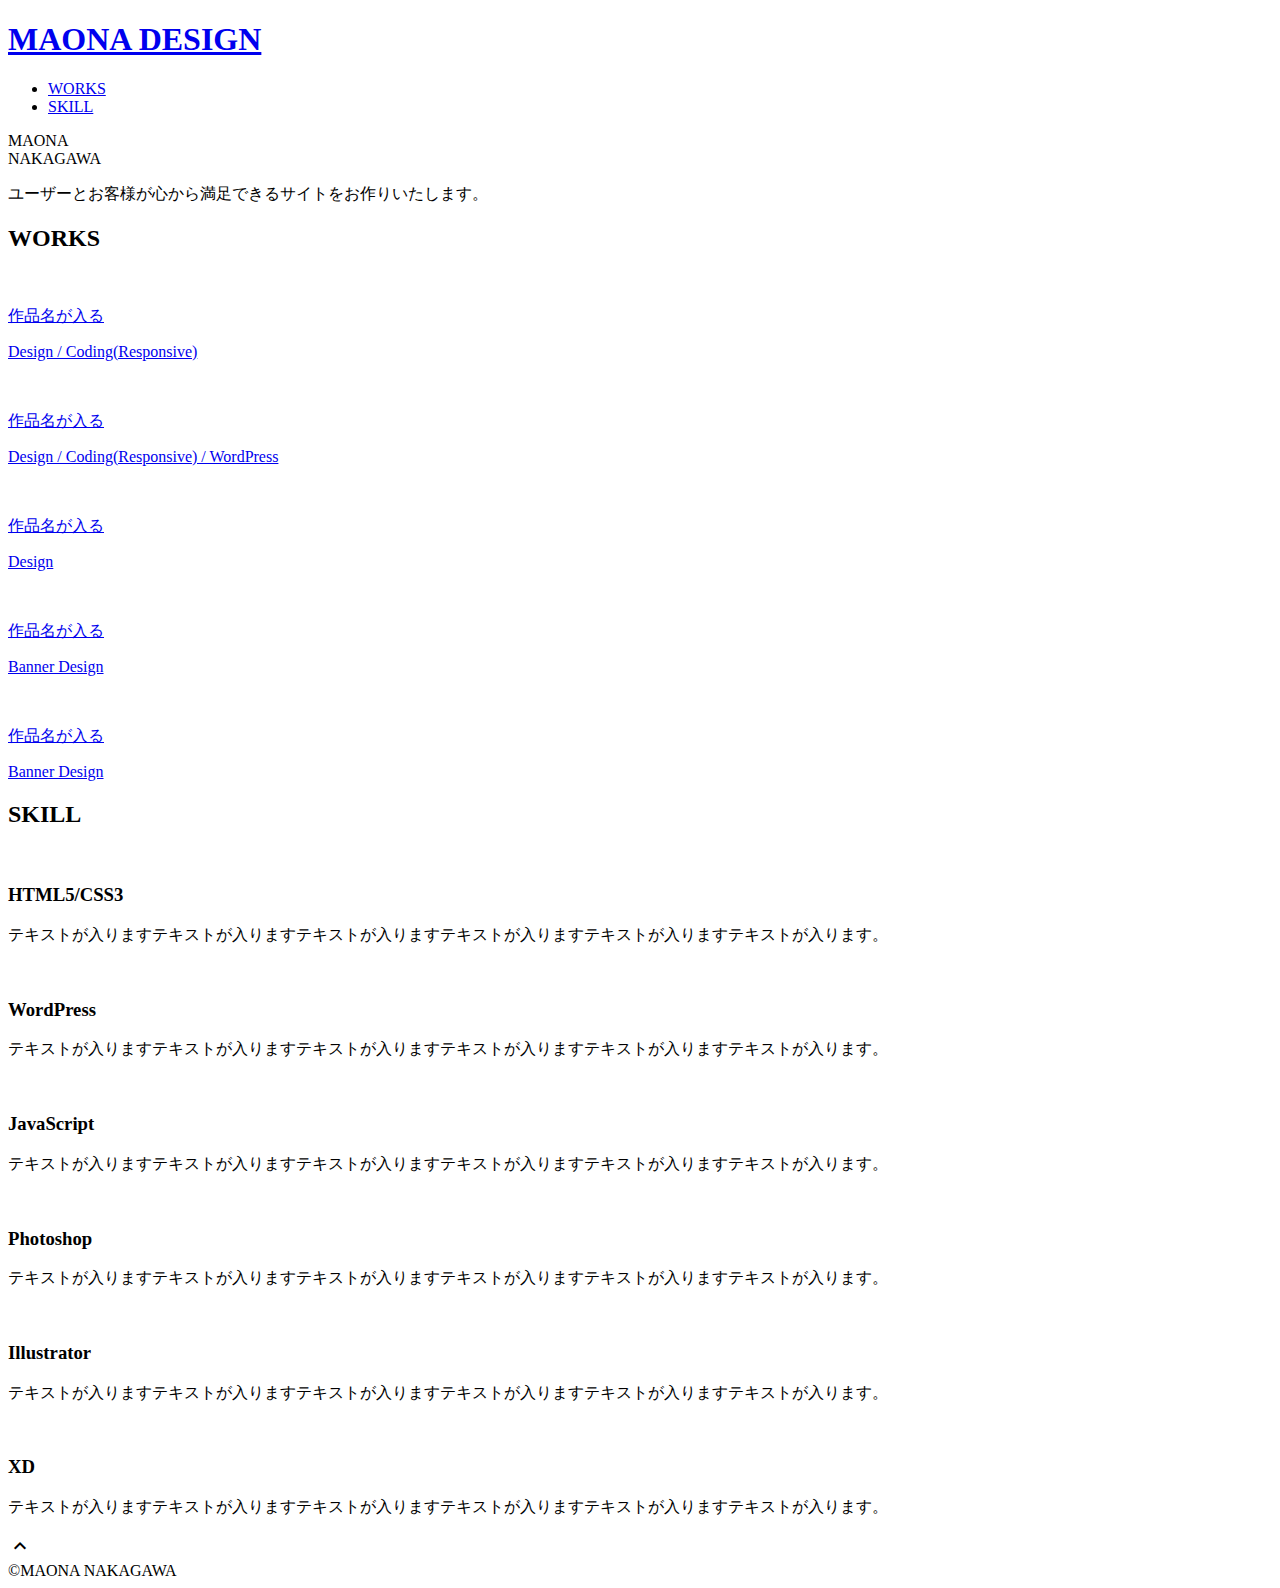
==== index.html @ 9fc7bbab "Create index.html" ====
<!DOCTYPE html>
<html>
<head>
  <meta charset="utf-8">
  <meta name="viewport" content="width=device-width,initial-scale=1.0,user-scalable=no">
  <meta property='og:type' content='website'>
  <meta property='og:title' content='WebデザイナーMAONA NAKAGAWA ポートフォリオ'>
  <meta property='og:url' content='http://mnb1020.html.xdomain.jp/index.html'>
  <meta property='og:description' content='MAONA NAKAGAWAのポートフォリオサイトです。'>
  <meta property="og:image" content="img/ogp.png">
  <meta name="description" content="MAONA NAKAGAWAのポートフォリオサイトです" />
  <title>MAONA NAKAGAWA ポートフォリオ</title>
  <link rel="preconnect" href="https://fonts.gstatic.com">
  <link rel="preconnect" href="https://fonts.gstatic.com">
  <link href="https://fonts.googleapis.com/css2?family=Montserrat:wght@400;700&display=swap" rel="stylesheet">
  <link href="https://fonts.googleapis.com/css?family=Material+Icons+Outlined" rel="stylesheet">
  <link href="css/ress.css" media="all" rel="stylesheet" type="text/css" />
  <link href="css/style.css" media="all" rel="stylesheet" type="text/css" />
  <link rel="shortcut icon" href="img/favicon.ico" />
  <link rel=”canonical” href=”http://mnb1020.html.xdomain.jp/index.html” />
</head>

<body>
  <div class="wrapper">

    <!-- header -->
    <header class="header ">
      <div class="header-inner">
        <h1 class="header-logo">
          <a href=".">MAONA DESIGN</a>
        </h1>
        <nav class="header-nav">
          <ul class="header-nav-list">
            <li class="header-nav-item"><a href="#works">WORKS</a></li>
            <li class="header-nav-item"><a href="#skill">SKILL</a></li>
          </ul>
        </nav>
      </div>
    </header>
    <!-- /header -->

    <main class="content">

      <!-- split -->
      <div class="split">
        <div class="split-body">
          <p class="split-title">MAONA<br>NAKAGAWA</p>
          <p class="split-text">
            ユーザーとお客様が心から満足できるサイトをお作りいたします。<br>
          </p>
        </div>
        <div class="split-img"></div>
      </div>
      <!-- /split -->

      <!-- works -->
      <section class="works section" id="works">
        <div class="inner">
          <h2 class="title">WORKS</h2>
          <div class="works-list">
            <a class="works-item" href="works-template.html">
              <p class="works-img"><img src="img/works-sample-thumb.jpg" alt="" /></p>
              <p class="works-name">作品名が入る</p>
              <p class="works-info">Design / Coding(Responsive)</p>
            </a>
            <a class="works-item" href="works-template.html">
              <p class="works-img"><img src="img/works-dummy-thumb.jpg" alt="" /></p>
              <p class="works-name">作品名が入る</p>
              <p class="works-info">Design / Coding(Responsive) / WordPress</p>
            </a>
            <a class="works-item" href="works-template.html">
              <p class="works-img"><img src="img/works-dummy-thumb.jpg" alt="" /></p>
              <p class="works-name">作品名が入る</p>
              <p class="works-info">Design</p>
            </a>
            <a class="works-item" href="works-template.html">
              <p class="works-img"><img src="img/works-dummy-thumb.jpg" alt="" /></p>
              <p class="works-name">作品名が入る</p>
              <p class="works-info">Banner Design</p>
            </a>
            <a class="works-item" href="works-template.html">
              <p class="works-img"><img src="img/works-dummy-thumb.jpg" alt="" /></p>
              <p class="works-name">作品名が入る</p>
              <p class="works-info">Banner Design</p>
            </a>
          </div>
        </div>
      </section>
      <!-- /works -->

      <!-- skill -->
      <section class="skill section" id="skill">
        <div class="inner">
          <h2 class="title">SKILL</h2>
          <div class="skill-list">
            <div class="skill-item">
              <p class="skill-img"><img src="img/icon_skill.png" alt=""></p>
              <div class="skill-body">
                <h3 class="skill-name">HTML5/CSS3</h3>
                <p class="skill-text">
                  テキストが入りますテキストが入りますテキストが入りますテキストが入りますテキストが入りますテキストが入ります。</p>
              </div>
            </div>
            <div class="skill-item">
              <p class="skill-img"><img src="img/icon_skill.png" alt=""></p>
              <div class="skill-body">
                <h3 class="skill-name">WordPress</h3>
                <p class="skill-text">
                  テキストが入りますテキストが入りますテキストが入りますテキストが入りますテキストが入りますテキストが入ります。</p>
              </div>
            </div>
            <div class="skill-item">
              <p class="skill-img"><img src="img/icon_skill.png" alt=""></p>
              <div class="skill-body">
                <h3 class="skill-name">JavaScript</h3>
                <p class="skill-text">
                  テキストが入りますテキストが入りますテキストが入りますテキストが入りますテキストが入りますテキストが入ります。</p>
              </div>
            </div>
            <div class="skill-item">
              <p class="skill-img"><img src="img/icon_skill.png" alt=""></p>
              <div class="skill-body">
                <h3 class="skill-name">Photoshop</h3>
                <p class="skill-text">
                  テキストが入りますテキストが入りますテキストが入りますテキストが入りますテキストが入りますテキストが入ります。</p>
              </div>
            </div>
            <div class="skill-item">
              <p class="skill-img"><img src="img/icon_skill.png" alt=""></p>
              <div class="skill-body">
                <h3 class="skill-name">Illustrator</h3>
                <p class="skill-text">
                  テキストが入りますテキストが入りますテキストが入りますテキストが入りますテキストが入りますテキストが入ります。</p>
              </div>
            </div>
            <div class="skill-item">
              <p class="skill-img"><img src="img/icon_skill.png" alt=""></p>
              <div class="skill-body">
                <h3 class="skill-name">XD</h3>
                <p class="skill-text">
                  テキストが入りますテキストが入りますテキストが入りますテキストが入りますテキストが入りますテキストが入ります。</p>
              </div>
            </div>
          </div>
        </div>
      </section>
      <!-- /skill -->

      <div class="page-top" id="js-page-top">
        <span class="material-icons-outlined">expand_less</span>
      </div>
    </main>

    <!-- footer -->
    <footer class="footer">
      <div class="copyright">&copy;MAONA NAKAGAWA</div>
    </footer>
    <!-- /footer -->

  </div>
  <script src="https://ajax.googleapis.com/ajax/libs/jquery/3.5.1/jquery.min.js"></script>
  <script type='text/javascript' src="js/script.js"></script>
</body>
</html>
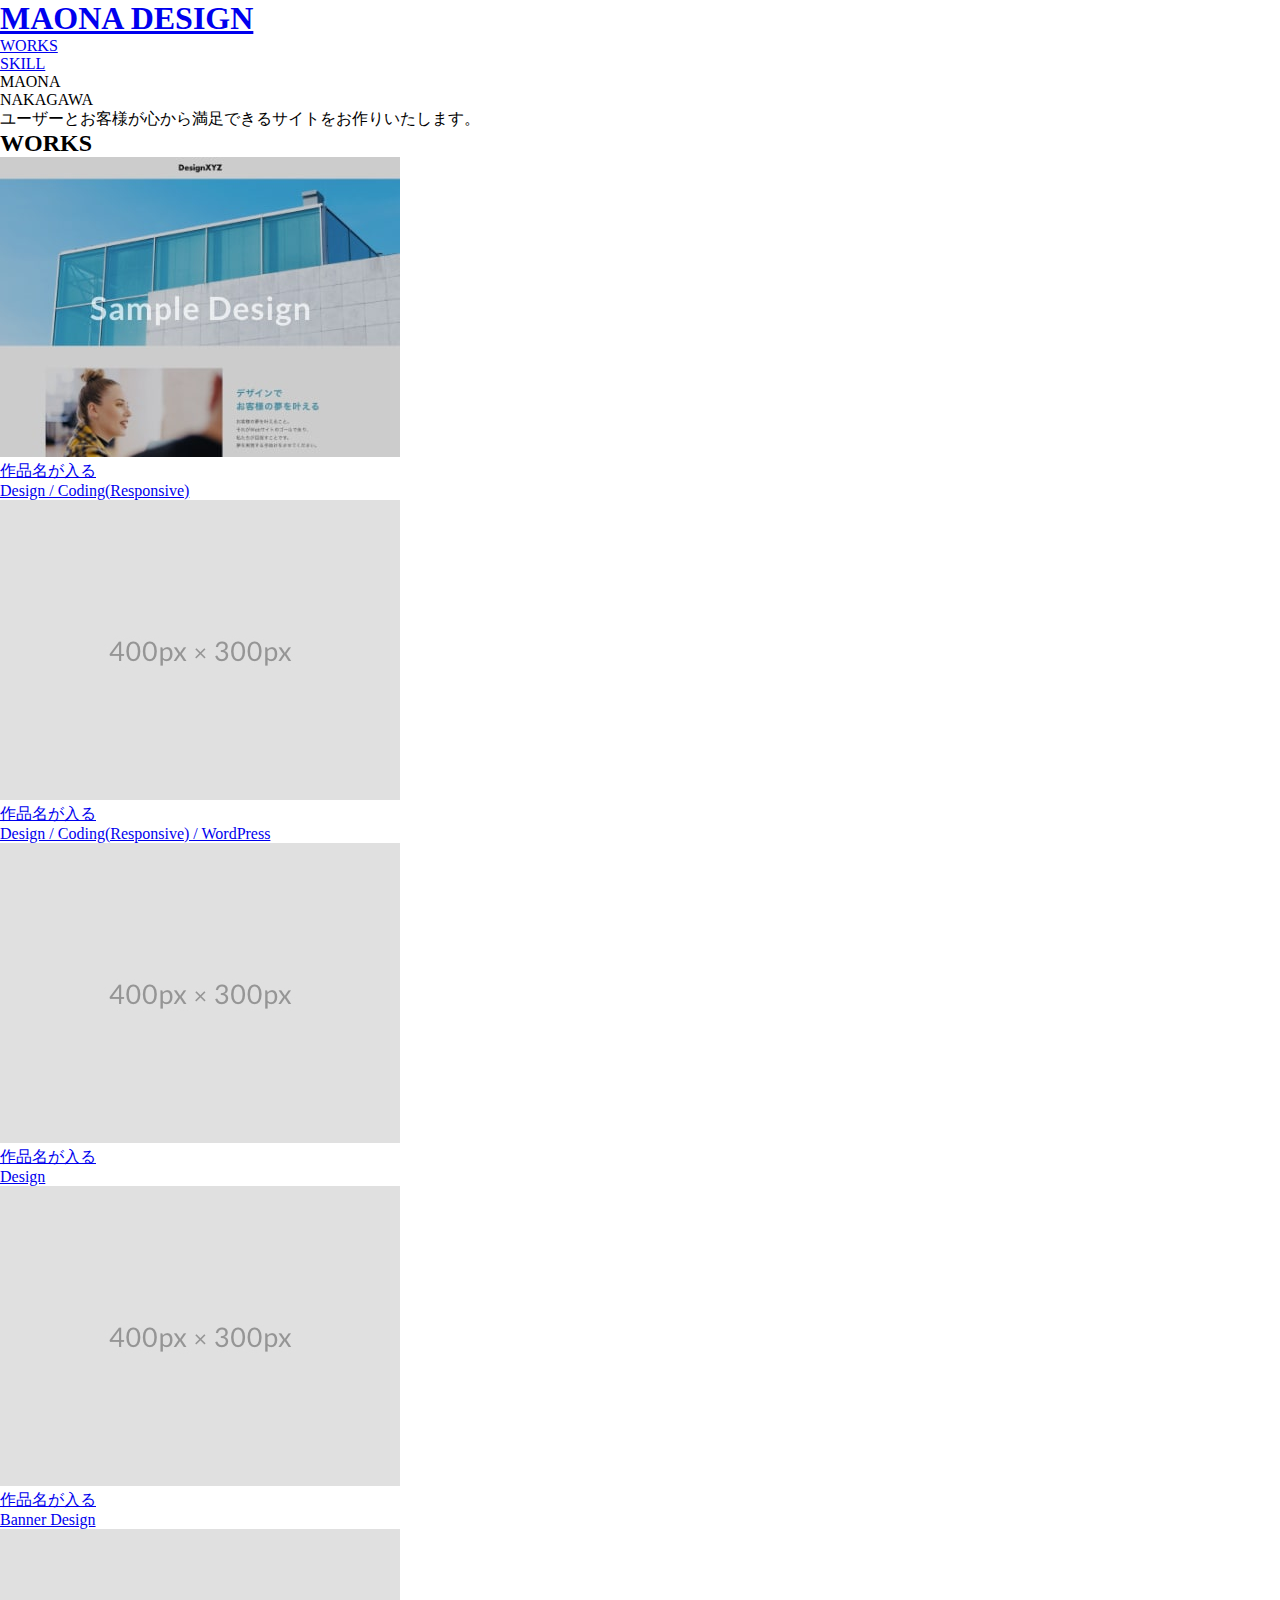
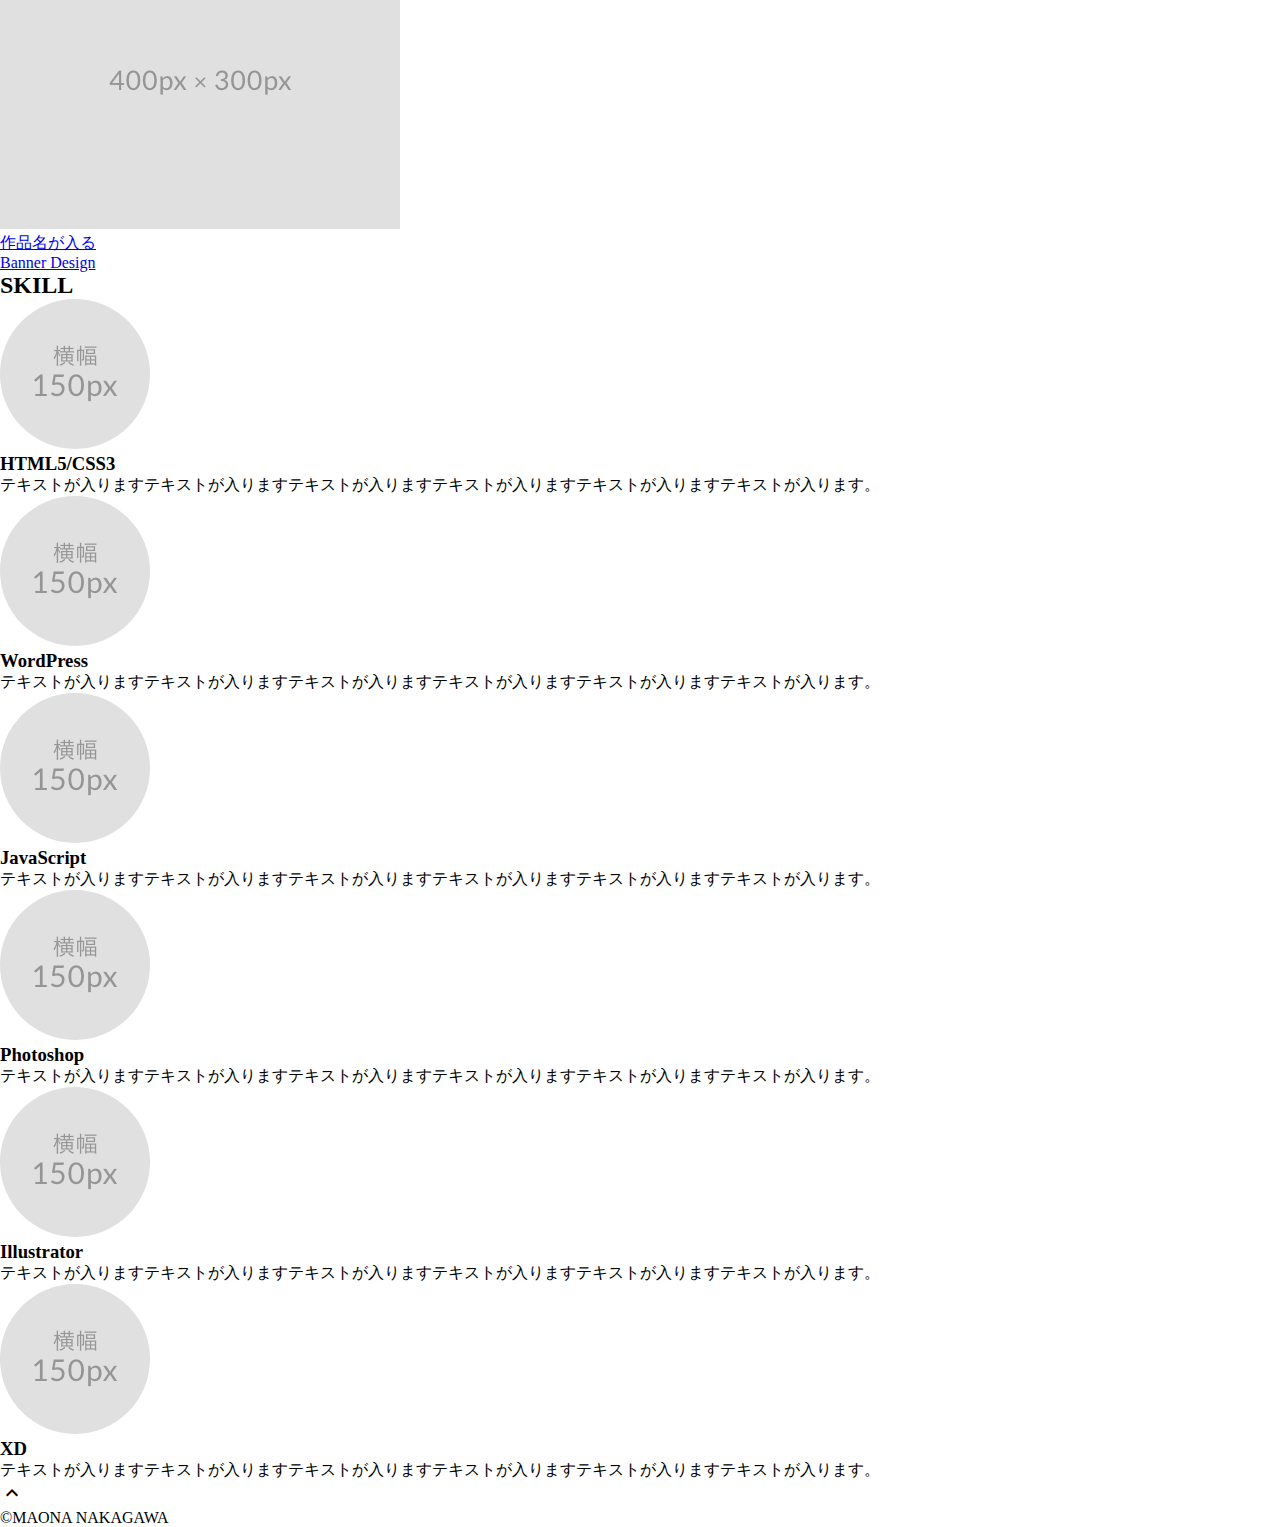
==== commit 9f1c79ca: "Update index.html" ====
--- a/index.html
+++ b/index.html
@@ -5,7 +5,7 @@
   <meta name="viewport" content="width=device-width,initial-scale=1.0,user-scalable=no">
   <meta property='og:type' content='website'>
   <meta property='og:title' content='WebデザイナーMAONA NAKAGAWA ポートフォリオ'>
-  <meta property='og:url' content='http://mnb1020.html.xdomain.jp/index.html'>
+  <meta property='og:url' content='https://mnblu1.github.io/'>
   <meta property='og:description' content='MAONA NAKAGAWAのポートフォリオサイトです。'>
   <meta property="og:image" content="img/ogp.png">
   <meta name="description" content="MAONA NAKAGAWAのポートフォリオサイトです" />
@@ -14,10 +14,10 @@
   <link rel="preconnect" href="https://fonts.gstatic.com">
   <link href="https://fonts.googleapis.com/css2?family=Montserrat:wght@400;700&display=swap" rel="stylesheet">
   <link href="https://fonts.googleapis.com/css?family=Material+Icons+Outlined" rel="stylesheet">
-  <link href="css/ress.css" media="all" rel="stylesheet" type="text/css" />
-  <link href="css/style.css" media="all" rel="stylesheet" type="text/css" />
+  <link href="ress.css" media="all" rel="stylesheet" type="text/css" />
+  <link href="style.css" media="all" rel="stylesheet" type="text/css" />
   <link rel="shortcut icon" href="img/favicon.ico" />
-  <link rel=”canonical” href=”http://mnb1020.html.xdomain.jp/index.html” />
+  <link rel=”canonical” href=”https://mnblu1.github.io/” />
 </head>
 
 <body>
@@ -159,6 +159,6 @@
 
   </div>
   <script src="https://ajax.googleapis.com/ajax/libs/jquery/3.5.1/jquery.min.js"></script>
-  <script type='text/javascript' src="js/script.js"></script>
+  <script type='text/javascript' src="script.js"></script>
 </body>
 </html>
--- a/ress.css
+++ b/ress.css
@@ -0,0 +1,283 @@
+/*!
+ * ress.css • v3.0.1
+ * MIT License
+ * github.com/filipelinhares/ress
+ */
+
+/* # =================================================================
+   # Global selectors
+   # ================================================================= */
+
+html {
+  box-sizing: border-box;
+  word-break: normal;
+  -moz-tab-size: 4;
+  tab-size: 4;
+
+  -webkit-text-size-adjust: 100%; /* Prevent adjustments of font size after orientation changes in iOS */
+}
+
+*,
+::before,
+::after {
+  box-sizing: inherit;
+  background-repeat: no-repeat; /* Set `background-repeat: no-repeat` to all elements and pseudo elements */
+}
+
+::before,
+::after {
+  vertical-align: inherit;
+  text-decoration: inherit; /* Inherit text-decoration and vertical align to ::before and ::after pseudo elements */
+}
+
+* {
+  margin: 0;
+  padding: 0; /* Reset `padding` and `margin` of all elements */
+}
+
+/* # =================================================================
+   # General elements
+   # ================================================================= */
+
+hr {
+  overflow: visible; /* Show the overflow in Edge and IE */
+  height: 0; /* Add the correct box sizing in Firefox */
+}
+
+details,
+main {
+  display: block; /* Render the `main` element consistently in IE. */
+}
+
+summary {
+  display: list-item; /* Add the correct display in all browsers */
+}
+
+small {
+  font-size: 80%; /* Set font-size to 80% in `small` elements */
+}
+
+[hidden] {
+  display: none; /* Add the correct display in IE */
+}
+
+abbr[title] {
+  /* Add the correct text decoration in Chrome, Edge, IE, Opera, and Safari */
+  text-decoration: underline;
+  text-decoration: underline dotted;
+  border-bottom: none; /* Remove the bottom border in Chrome 57 */
+}
+
+a {
+  background-color: transparent; /* Remove the gray background on active links in IE 10 */
+}
+
+a:active,
+a:hover {
+  outline-width: 0; /* Remove the outline when hovering in all browsers */
+}
+
+code,
+kbd,
+pre,
+samp {
+  font-family: monospace, monospace; /* Specify the font family of code elements */
+}
+
+pre {
+  font-size: 1em; /* Correct the odd `em` font sizing in all browsers */
+}
+
+b,
+strong {
+  font-weight: bolder; /* Add the correct font weight in Chrome, Edge, and Safari */
+}
+
+/* https://gist.github.com/unruthless/413930 */
+sub,
+sup {
+  position: relative;
+  font-size: 75%;
+  line-height: 0;
+  vertical-align: baseline;
+}
+
+sub {
+  bottom: -.25em;
+}
+
+sup {
+  top: -.5em;
+}
+
+/* # =================================================================
+   # Forms
+   # ================================================================= */
+
+input {
+  border-radius: 0;
+}
+
+/* Replace pointer cursor in disabled elements */
+[disabled] {
+  cursor: default;
+}
+
+[type="number"]::-webkit-inner-spin-button,
+[type="number"]::-webkit-outer-spin-button {
+  height: auto; /* Correct the cursor style of increment and decrement buttons in Chrome */
+}
+
+[type="search"] {
+  outline-offset: -2px; /* Correct the outline style in Safari */
+
+  -webkit-appearance: textfield; /* Correct the odd appearance in Chrome and Safari */
+}
+
+[type="search"]::-webkit-search-decoration {
+  -webkit-appearance: none; /* Remove the inner padding in Chrome and Safari on macOS */
+}
+
+textarea {
+  overflow: auto; /* Internet Explorer 11+ */
+  resize: vertical; /* Specify textarea resizability */
+}
+
+button,
+input,
+optgroup,
+select,
+textarea {
+  font: inherit; /* Specify font inheritance of form elements */
+}
+
+optgroup {
+  font-weight: bold; /* Restore the font weight unset by the previous rule */
+}
+
+button {
+  overflow: visible; /* Address `overflow` set to `hidden` in IE 8/9/10/11 */
+}
+
+button,
+select {
+  text-transform: none; /* Firefox 40+, Internet Explorer 11- */
+}
+
+/* Apply cursor pointer to button elements */
+button,
+[type="button"],
+[type="reset"],
+[type="submit"],
+[role="button"] {
+  cursor: pointer;
+  color: inherit;
+}
+
+/* Remove inner padding and border in Firefox 4+ */
+button::-moz-focus-inner,
+[type="button"]::-moz-focus-inner,
+[type="reset"]::-moz-focus-inner,
+[type="submit"]::-moz-focus-inner {
+  padding: 0;
+  border-style: none;
+}
+
+/* Replace focus style removed in the border reset above */
+button:-moz-focusring,
+[type="button"]::-moz-focus-inner,
+[type="reset"]::-moz-focus-inner,
+[type="submit"]::-moz-focus-inner {
+  outline: 1px dotted ButtonText;
+}
+
+button,
+html [type="button"],
+/* Prevent a WebKit bug where (2) destroys native `audio` and `video`controls in Android 4 */
+[type="reset"],
+[type="submit"] {
+  -webkit-appearance: button; /* Correct the inability to style clickable types in iOS */
+}
+
+/* Remove the default button styling in all browsers */
+button,
+input,
+select,
+textarea {
+  border-style: none;
+  background-color: transparent;
+}
+
+/* Style select like a standard input */
+select {
+  -webkit-appearance: none; /* Chrome 41+ */
+  -moz-appearance: none; /* Firefox 36+ */
+}
+
+select::-ms-expand {
+  display: none; /* Internet Explorer 11+ */
+}
+
+select::-ms-value {
+  color: currentColor; /* Internet Explorer 11+ */
+}
+
+legend {
+  display: table; /* Correct the text wrapping in Edge and IE */
+  max-width: 100%; /* Correct the text wrapping in Edge and IE */
+  max-width: 100%; /* Correct the text wrapping in Edge 18- and IE */
+  white-space: normal; /* Correct the text wrapping in Edge and IE */
+  color: inherit; /* Correct the color inheritance from `fieldset` elements in IE */
+  border: 0; /* Correct `color` not being inherited in IE 8/9/10/11 */
+}
+
+::-webkit-file-upload-button {
+  font: inherit; /* Change font properties to `inherit` in Chrome and Safari */
+  color: inherit;
+  /* Correct the inability to style clickable types in iOS and Safari */
+
+  -webkit-appearance: button;
+}
+
+/* # =================================================================
+   # Specify media element style
+   # ================================================================= */
+
+img {
+  border-style: none; /* Remove border when inside `a` element in IE 8/9/10 */
+}
+
+/* Add the correct vertical alignment in Chrome, Firefox, and Opera */
+progress {
+  vertical-align: baseline;
+}
+
+/* # =================================================================
+   # Accessibility
+   # ================================================================= */
+
+/* Hide content from screens but not screenreaders */
+@media screen {
+  [hidden~="screen"] {
+    display: inherit;
+  }
+  [hidden~="screen"]:not(:active):not(:focus):not(:target) {
+    position: absolute !important;
+    clip: rect(0 0 0 0) !important;
+  }
+}
+
+/* Specify the progress cursor of updating elements */
+[aria-busy="true"] {
+  cursor: progress;
+}
+
+/* Specify the pointer cursor of trigger elements */
+[aria-controls] {
+  cursor: pointer;
+}
+
+/* Specify the unstyled cursor of disabled, not-editable, or otherwise inoperable elements */
+[aria-disabled] {
+  cursor: default;
+}
--- a/style.css
+++ b/style.css
@@ -0,0 +1,164 @@
+<!DOCTYPE html>
+<html>
+<head>
+  <meta charset="utf-8">
+  <meta name="viewport" content="width=device-width,initial-scale=1.0,user-scalable=no">
+  <meta property='og:type' content='website'>
+  <meta property='og:title' content='WebデザイナーMAONA NAKAGAWA ポートフォリオ'>
+  <meta property='og:url' content='http://mnb1020.html.xdomain.jp/index.html'>
+  <meta property='og:description' content='MAONA NAKAGAWAのポートフォリオサイトです。'>
+  <meta property="og:image" content="img/ogp.png">
+  <meta name="description" content="MAONA NAKAGAWAのポートフォリオサイトです" />
+  <title>MAONA NAKAGAWA ポートフォリオ</title>
+  <link rel="preconnect" href="https://fonts.gstatic.com">
+  <link rel="preconnect" href="https://fonts.gstatic.com">
+  <link href="https://fonts.googleapis.com/css2?family=Montserrat:wght@400;700&display=swap" rel="stylesheet">
+  <link href="https://fonts.googleapis.com/css?family=Material+Icons+Outlined" rel="stylesheet">
+  <link href="css/ress.css" media="all" rel="stylesheet" type="text/css" />
+  <link href="css/style.css" media="all" rel="stylesheet" type="text/css" />
+  <link rel="shortcut icon" href="img/favicon.ico" />
+  <link rel=”canonical” href=”http://mnb1020.html.xdomain.jp/index.html” />
+</head>
+
+<body>
+  <div class="wrapper">
+
+    <!-- header -->
+    <header class="header ">
+      <div class="header-inner">
+        <h1 class="header-logo">
+          <a href=".">MAONA DESIGN</a>
+        </h1>
+        <nav class="header-nav">
+          <ul class="header-nav-list">
+            <li class="header-nav-item"><a href="#works">WORKS</a></li>
+            <li class="header-nav-item"><a href="#skill">SKILL</a></li>
+          </ul>
+        </nav>
+      </div>
+    </header>
+    <!-- /header -->
+
+    <main class="content">
+
+      <!-- split -->
+      <div class="split">
+        <div class="split-body">
+          <p class="split-title">MAONA<br>NAKAGAWA</p>
+          <p class="split-text">
+            ユーザーとお客様が心から満足できるサイトをお作りいたします。<br>
+          </p>
+        </div>
+        <div class="split-img"></div>
+      </div>
+      <!-- /split -->
+
+      <!-- works -->
+      <section class="works section" id="works">
+        <div class="inner">
+          <h2 class="title">WORKS</h2>
+          <div class="works-list">
+            <a class="works-item" href="works-template.html">
+              <p class="works-img"><img src="img/works-sample-thumb.jpg" alt="" /></p>
+              <p class="works-name">作品名が入る</p>
+              <p class="works-info">Design / Coding(Responsive)</p>
+            </a>
+            <a class="works-item" href="works-template.html">
+              <p class="works-img"><img src="img/works-dummy-thumb.jpg" alt="" /></p>
+              <p class="works-name">作品名が入る</p>
+              <p class="works-info">Design / Coding(Responsive) / WordPress</p>
+            </a>
+            <a class="works-item" href="works-template.html">
+              <p class="works-img"><img src="img/works-dummy-thumb.jpg" alt="" /></p>
+              <p class="works-name">作品名が入る</p>
+              <p class="works-info">Design</p>
+            </a>
+            <a class="works-item" href="works-template.html">
+              <p class="works-img"><img src="img/works-dummy-thumb.jpg" alt="" /></p>
+              <p class="works-name">作品名が入る</p>
+              <p class="works-info">Banner Design</p>
+            </a>
+            <a class="works-item" href="works-template.html">
+              <p class="works-img"><img src="img/works-dummy-thumb.jpg" alt="" /></p>
+              <p class="works-name">作品名が入る</p>
+              <p class="works-info">Banner Design</p>
+            </a>
+          </div>
+        </div>
+      </section>
+      <!-- /works -->
+
+      <!-- skill -->
+      <section class="skill section" id="skill">
+        <div class="inner">
+          <h2 class="title">SKILL</h2>
+          <div class="skill-list">
+            <div class="skill-item">
+              <p class="skill-img"><img src="img/icon_skill.png" alt=""></p>
+              <div class="skill-body">
+                <h3 class="skill-name">HTML5/CSS3</h3>
+                <p class="skill-text">
+                  テキストが入りますテキストが入りますテキストが入りますテキストが入りますテキストが入りますテキストが入ります。</p>
+              </div>
+            </div>
+            <div class="skill-item">
+              <p class="skill-img"><img src="img/icon_skill.png" alt=""></p>
+              <div class="skill-body">
+                <h3 class="skill-name">WordPress</h3>
+                <p class="skill-text">
+                  テキストが入りますテキストが入りますテキストが入りますテキストが入りますテキストが入りますテキストが入ります。</p>
+              </div>
+            </div>
+            <div class="skill-item">
+              <p class="skill-img"><img src="img/icon_skill.png" alt=""></p>
+              <div class="skill-body">
+                <h3 class="skill-name">JavaScript</h3>
+                <p class="skill-text">
+                  テキストが入りますテキストが入りますテキストが入りますテキストが入りますテキストが入りますテキストが入ります。</p>
+              </div>
+            </div>
+            <div class="skill-item">
+              <p class="skill-img"><img src="img/icon_skill.png" alt=""></p>
+              <div class="skill-body">
+                <h3 class="skill-name">Photoshop</h3>
+                <p class="skill-text">
+                  テキストが入りますテキストが入りますテキストが入りますテキストが入りますテキストが入りますテキストが入ります。</p>
+              </div>
+            </div>
+            <div class="skill-item">
+              <p class="skill-img"><img src="img/icon_skill.png" alt=""></p>
+              <div class="skill-body">
+                <h3 class="skill-name">Illustrator</h3>
+                <p class="skill-text">
+                  テキストが入りますテキストが入りますテキストが入りますテキストが入りますテキストが入りますテキストが入ります。</p>
+              </div>
+            </div>
+            <div class="skill-item">
+              <p class="skill-img"><img src="img/icon_skill.png" alt=""></p>
+              <div class="skill-body">
+                <h3 class="skill-name">XD</h3>
+                <p class="skill-text">
+                  テキストが入りますテキストが入りますテキストが入りますテキストが入りますテキストが入りますテキストが入ります。</p>
+              </div>
+            </div>
+          </div>
+        </div>
+      </section>
+      <!-- /skill -->
+
+      <div class="page-top" id="js-page-top">
+        <span class="material-icons-outlined">expand_less</span>
+      </div>
+    </main>
+
+    <!-- footer -->
+    <footer class="footer">
+      <div class="copyright">&copy;MAONA NAKAGAWA</div>
+    </footer>
+    <!-- /footer -->
+
+  </div>
+  <script src="https://ajax.googleapis.com/ajax/libs/jquery/3.5.1/jquery.min.js"></script>
+  <script type='text/javascript' src="js/script.js"></script>
+</body>
+</html>
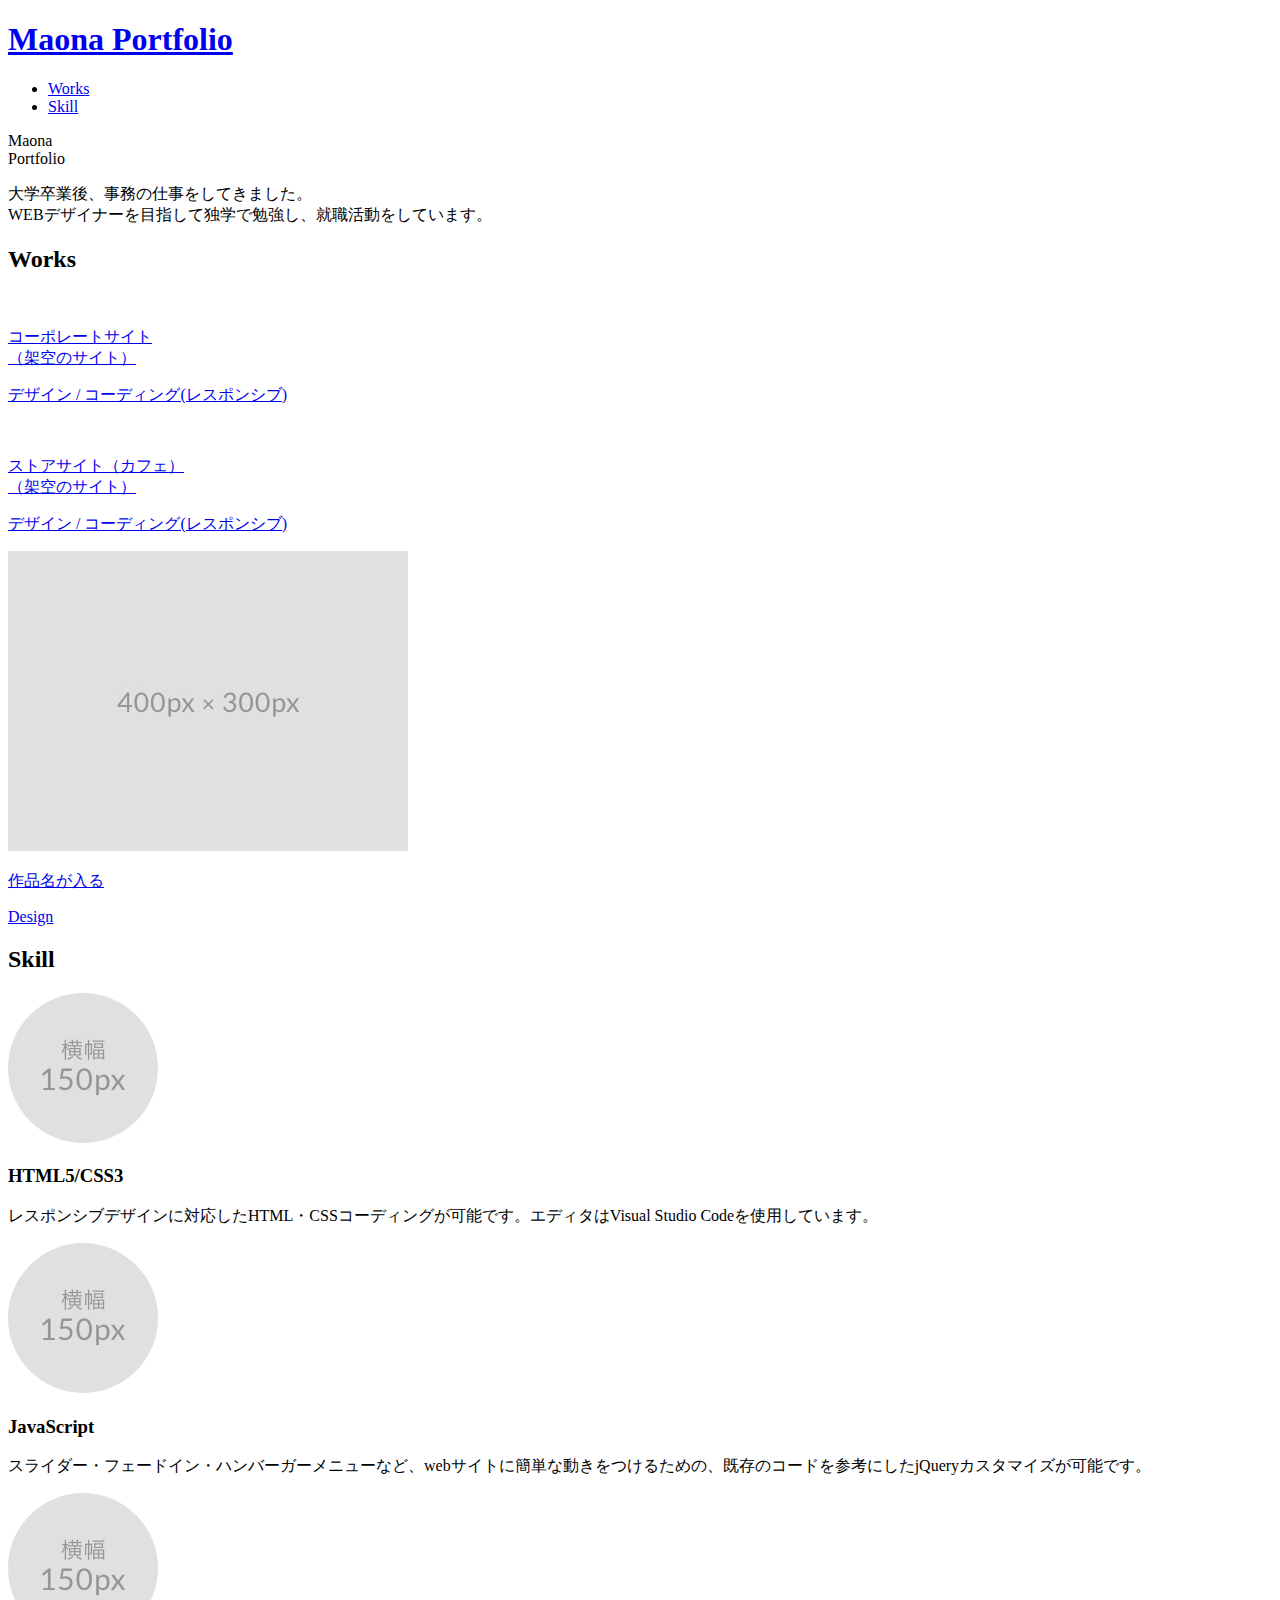
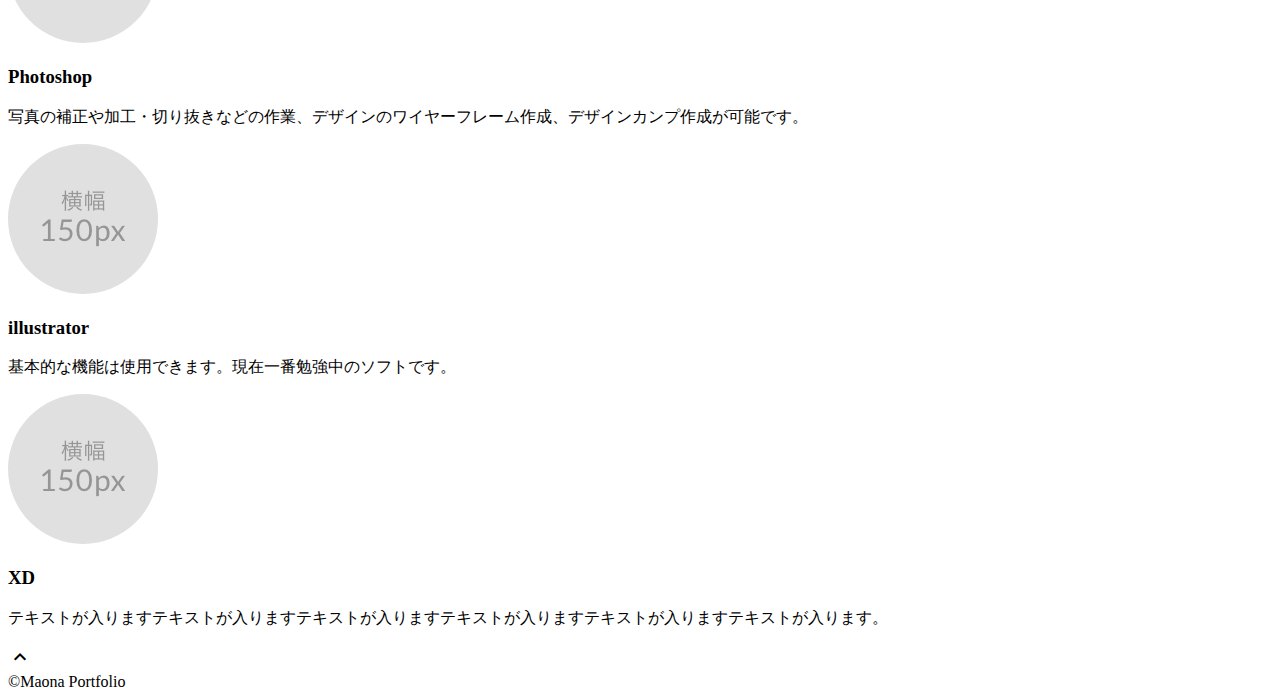
==== commit 0a4b18e2: "Update index.html" ====
--- a/index.html
+++ b/index.html
@@ -4,18 +4,19 @@
   <meta charset="utf-8">
   <meta name="viewport" content="width=device-width,initial-scale=1.0,user-scalable=no">
   <meta property='og:type' content='website'>
-  <meta property='og:title' content='WebデザイナーMAONA NAKAGAWA ポートフォリオ'>
+  <meta property='og:title' content='WebデザイナーMaona ポートフォリオ'>
   <meta property='og:url' content='https://mnblu1.github.io/'>
-  <meta property='og:description' content='MAONA NAKAGAWAのポートフォリオサイトです。'>
+  <meta property='og:description' content='Maonaのポートフォリオサイトです。'>
   <meta property="og:image" content="img/ogp.png">
-  <meta name="description" content="MAONA NAKAGAWAのポートフォリオサイトです" />
-  <title>MAONA NAKAGAWA ポートフォリオ</title>
+  <meta name="description" content="Maonaのポートフォリオサイトです" />
+  <meta name="robots" content="noindex">
+  <title>Maona Portfolio</title>
   <link rel="preconnect" href="https://fonts.gstatic.com">
   <link rel="preconnect" href="https://fonts.gstatic.com">
   <link href="https://fonts.googleapis.com/css2?family=Montserrat:wght@400;700&display=swap" rel="stylesheet">
   <link href="https://fonts.googleapis.com/css?family=Material+Icons+Outlined" rel="stylesheet">
-  <link href="ress.css" media="all" rel="stylesheet" type="text/css" />
-  <link href="style.css" media="all" rel="stylesheet" type="text/css" />
+  <link href="css/ress.css" media="all" rel="stylesheet" type="text/css" />
+  <link href="css/style.css" media="all" rel="stylesheet" type="text/css" />
   <link rel="shortcut icon" href="img/favicon.ico" />
   <link rel=”canonical” href=”https://mnblu1.github.io/” />
 </head>
@@ -27,12 +28,12 @@
     <header class="header ">
       <div class="header-inner">
         <h1 class="header-logo">
-          <a href=".">MAONA DESIGN</a>
+          <a href=".">Maona Portfolio</a>
         </h1>
         <nav class="header-nav">
           <ul class="header-nav-list">
-            <li class="header-nav-item"><a href="#works">WORKS</a></li>
-            <li class="header-nav-item"><a href="#skill">SKILL</a></li>
+            <li class="header-nav-item"><a href="#works">Works</a></li>
+            <li class="header-nav-item"><a href="#skill">Skill</a></li>
           </ul>
         </nav>
       </div>
@@ -44,9 +45,10 @@
       <!-- split -->
       <div class="split">
         <div class="split-body">
-          <p class="split-title">MAONA<br>NAKAGAWA</p>
+          <p class="split-title">Maona<br>Portfolio</p>
           <p class="split-text">
-            ユーザーとお客様が心から満足できるサイトをお作りいたします。<br>
+            大学卒業後、事務の仕事をしてきました。<br>
+            WEBデザイナーを目指して独学で勉強し、就職活動をしています。<br>
           </p>
         </div>
         <div class="split-img"></div>
@@ -56,32 +58,28 @@
       <!-- works -->
       <section class="works section" id="works">
         <div class="inner">
-          <h2 class="title">WORKS</h2>
+          <h2 class="title">Works</h2>
           <div class="works-list">
             <a class="works-item" href="works-template.html">
-              <p class="works-img"><img src="img/works-sample-thumb.jpg" alt="" /></p>
-              <p class="works-name">作品名が入る</p>
-              <p class="works-info">Design / Coding(Responsive)</p>
+              <p class="works-img"><img src="img/works-thumb01.jpg" alt="" /></p>
+              <p class="works-name">
+                コーポレートサイト<br>
+                （架空のサイト）
+              </p>
+              <p class="works-info">デザイン / コーディング(レスポンシブ)</p>
             </a>
-            <a class="works-item" href="works-template.html">
-              <p class="works-img"><img src="img/works-dummy-thumb.jpg" alt="" /></p>
-              <p class="works-name">作品名が入る</p>
-              <p class="works-info">Design / Coding(Responsive) / WordPress</p>
+            <a class="works-item" href="works-template02.html">
+              <p class="works-img"><img src="img/works-thumb02.jpg" alt="" /></p>
+              <p class="works-name">
+                ストアサイト（カフェ）<br>
+                （架空のサイト）
+              </p>
+              <p class="works-info">デザイン / コーディング(レスポンシブ)</p>
             </a>
             <a class="works-item" href="works-template.html">
               <p class="works-img"><img src="img/works-dummy-thumb.jpg" alt="" /></p>
               <p class="works-name">作品名が入る</p>
               <p class="works-info">Design</p>
-            </a>
-            <a class="works-item" href="works-template.html">
-              <p class="works-img"><img src="img/works-dummy-thumb.jpg" alt="" /></p>
-              <p class="works-name">作品名が入る</p>
-              <p class="works-info">Banner Design</p>
-            </a>
-            <a class="works-item" href="works-template.html">
-              <p class="works-img"><img src="img/works-dummy-thumb.jpg" alt="" /></p>
-              <p class="works-name">作品名が入る</p>
-              <p class="works-info">Banner Design</p>
             </a>
           </div>
         </div>
@@ -91,22 +89,15 @@
       <!-- skill -->
       <section class="skill section" id="skill">
         <div class="inner">
-          <h2 class="title">SKILL</h2>
+          <h2 class="title">Skill</h2>
           <div class="skill-list">
             <div class="skill-item">
               <p class="skill-img"><img src="img/icon_skill.png" alt=""></p>
               <div class="skill-body">
                 <h3 class="skill-name">HTML5/CSS3</h3>
                 <p class="skill-text">
-                  テキストが入りますテキストが入りますテキストが入りますテキストが入りますテキストが入りますテキストが入ります。</p>
-              </div>
-            </div>
-            <div class="skill-item">
-              <p class="skill-img"><img src="img/icon_skill.png" alt=""></p>
-              <div class="skill-body">
-                <h3 class="skill-name">WordPress</h3>
-                <p class="skill-text">
-                  テキストが入りますテキストが入りますテキストが入りますテキストが入りますテキストが入りますテキストが入ります。</p>
+                  レスポンシブデザインに対応したHTML・CSSコーディングが可能です。エディタはVisual Studio Codeを使用しています。
+                </p>
               </div>
             </div>
             <div class="skill-item">
@@ -114,7 +105,8 @@
               <div class="skill-body">
                 <h3 class="skill-name">JavaScript</h3>
                 <p class="skill-text">
-                  テキストが入りますテキストが入りますテキストが入りますテキストが入りますテキストが入りますテキストが入ります。</p>
+                  スライダー・フェードイン・ハンバーガーメニューなど、webサイトに簡単な動きをつけるための、既存のコードを参考にしたjQueryカスタマイズが可能です。
+                </p>
               </div>
             </div>
             <div class="skill-item">
@@ -122,15 +114,16 @@
               <div class="skill-body">
                 <h3 class="skill-name">Photoshop</h3>
                 <p class="skill-text">
-                  テキストが入りますテキストが入りますテキストが入りますテキストが入りますテキストが入りますテキストが入ります。</p>
+                  写真の補正や加工・切り抜きなどの作業、デザインのワイヤーフレーム作成、デザインカンプ作成が可能です。
+                </p>
               </div>
             </div>
             <div class="skill-item">
               <p class="skill-img"><img src="img/icon_skill.png" alt=""></p>
               <div class="skill-body">
-                <h3 class="skill-name">Illustrator</h3>
+                <h3 class="skill-name">illustrator</h3>
                 <p class="skill-text">
-                  テキストが入りますテキストが入りますテキストが入りますテキストが入りますテキストが入りますテキストが入ります。</p>
+                  基本的な機能は使用できます。現在一番勉強中のソフトです。</p>
               </div>
             </div>
             <div class="skill-item">
@@ -153,12 +146,12 @@
 
     <!-- footer -->
     <footer class="footer">
-      <div class="copyright">&copy;MAONA NAKAGAWA</div>
+      <div class="copyright">&copy;Maona Portfolio</div>
     </footer>
     <!-- /footer -->
 
   </div>
   <script src="https://ajax.googleapis.com/ajax/libs/jquery/3.5.1/jquery.min.js"></script>
-  <script type='text/javascript' src="script.js"></script>
+  <script type='text/javascript' src="js/script.js"></script>
 </body>
 </html>
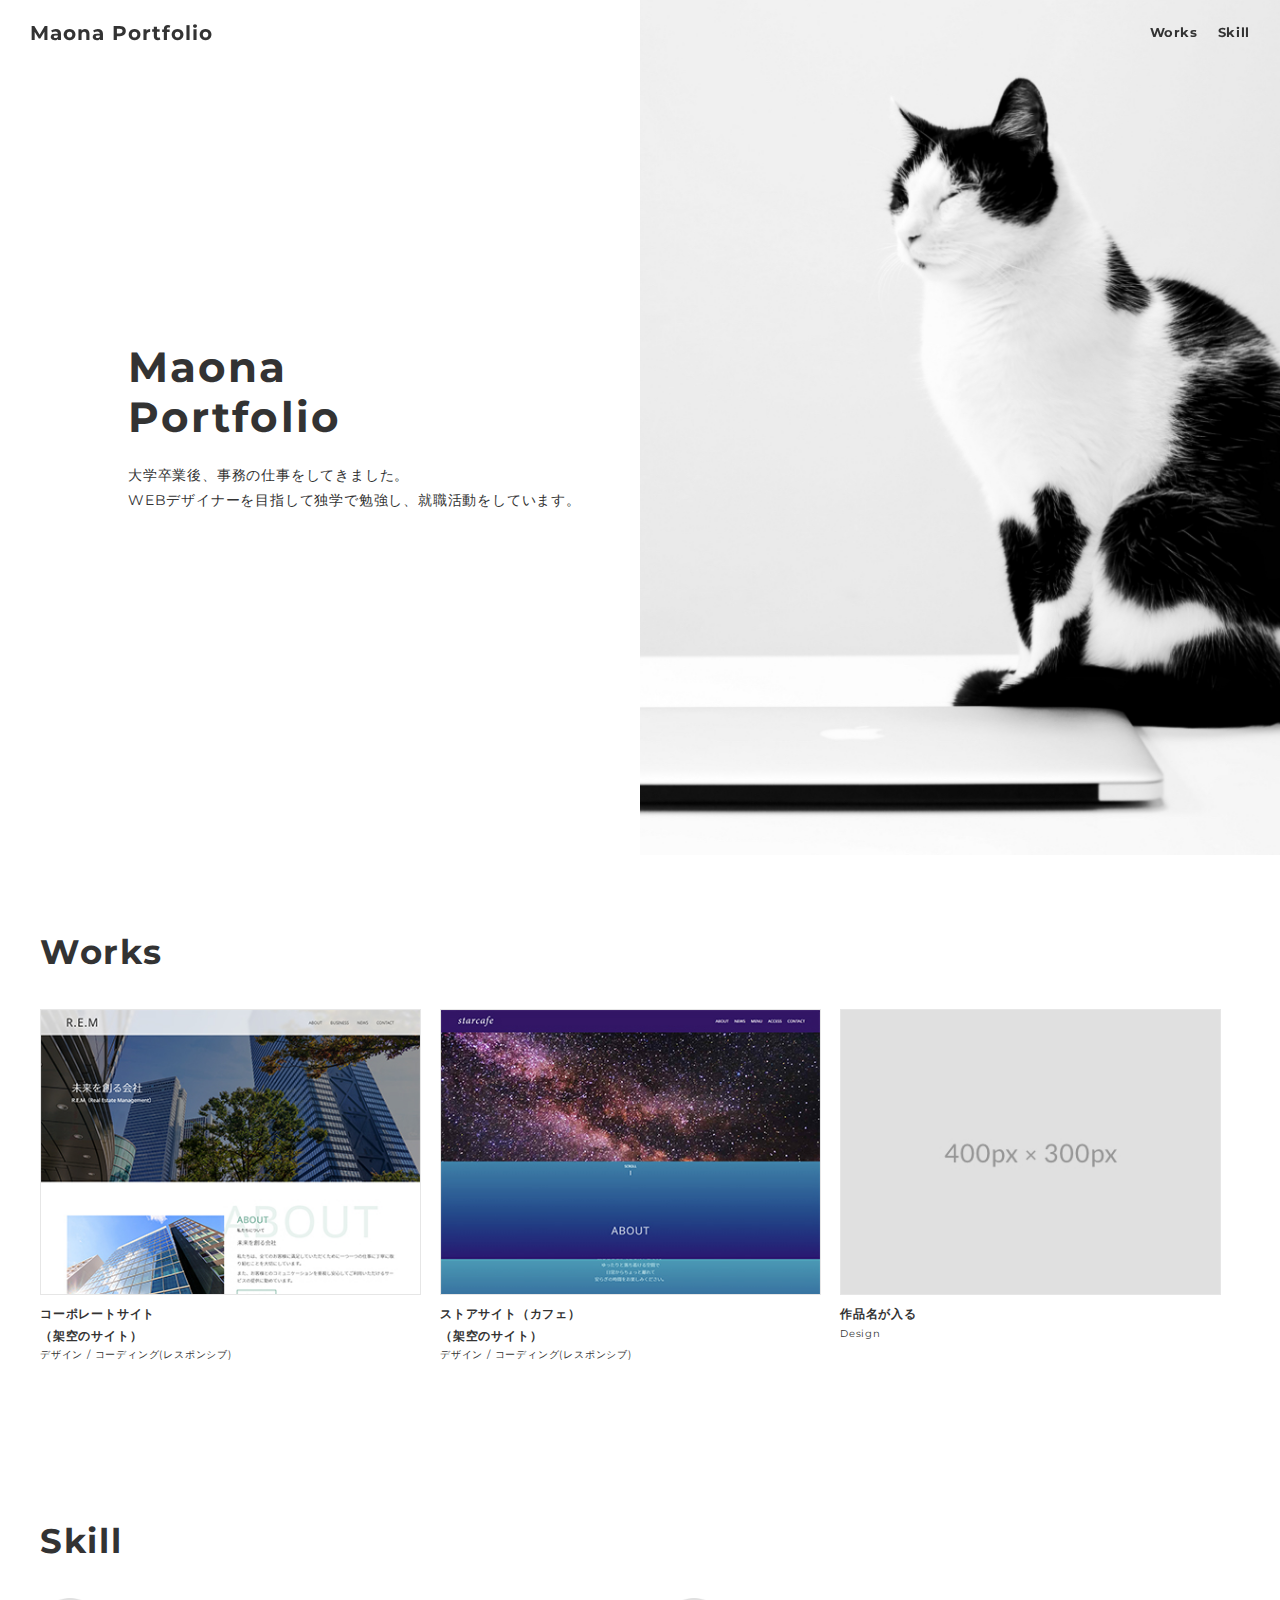
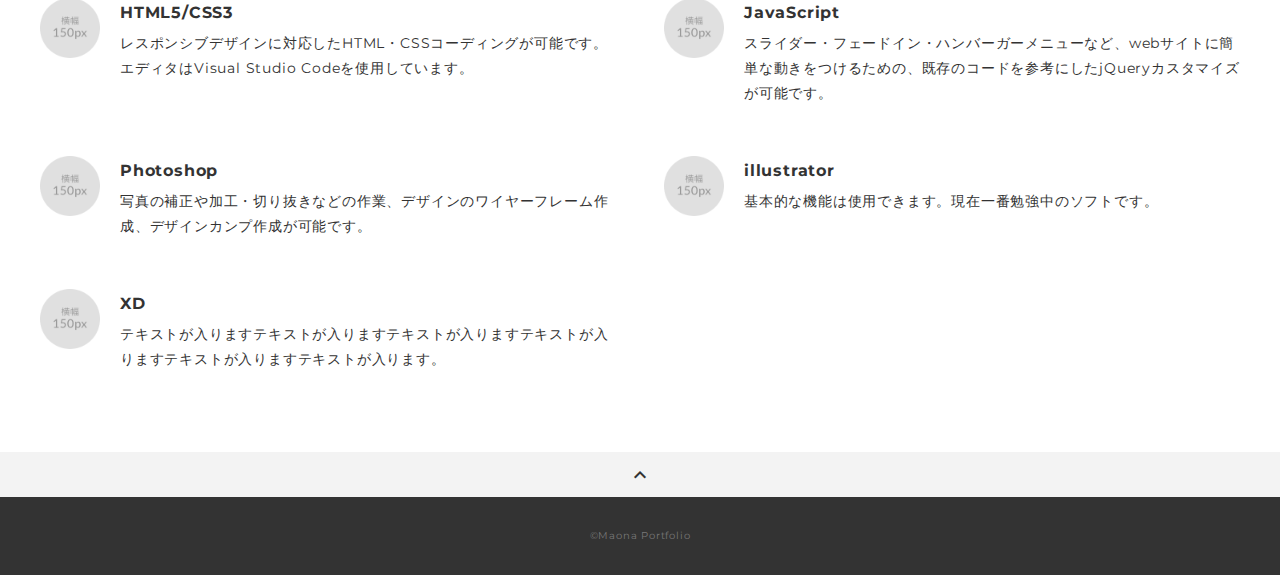
==== commit 7a10afc3: "Update index.html" ====
--- a/index.html
+++ b/index.html
@@ -15,8 +15,8 @@
   <link rel="preconnect" href="https://fonts.gstatic.com">
   <link href="https://fonts.googleapis.com/css2?family=Montserrat:wght@400;700&display=swap" rel="stylesheet">
   <link href="https://fonts.googleapis.com/css?family=Material+Icons+Outlined" rel="stylesheet">
-  <link href="css/ress.css" media="all" rel="stylesheet" type="text/css" />
-  <link href="css/style.css" media="all" rel="stylesheet" type="text/css" />
+  <link href="ress.css" media="all" rel="stylesheet" type="text/css" />
+  <link href="style.css" media="all" rel="stylesheet" type="text/css" />
   <link rel="shortcut icon" href="img/favicon.ico" />
   <link rel=”canonical” href=”https://mnblu1.github.io/” />
 </head>
--- a/ress.css
+++ b/ress.css
@@ -0,0 +1,283 @@
+/*!
+ * ress.css • v3.0.1
+ * MIT License
+ * github.com/filipelinhares/ress
+ */
+
+/* # =================================================================
+   # Global selectors
+   # ================================================================= */
+
+html {
+  box-sizing: border-box;
+  word-break: normal;
+  -moz-tab-size: 4;
+  tab-size: 4;
+
+  -webkit-text-size-adjust: 100%; /* Prevent adjustments of font size after orientation changes in iOS */
+}
+
+*,
+::before,
+::after {
+  box-sizing: inherit;
+  background-repeat: no-repeat; /* Set `background-repeat: no-repeat` to all elements and pseudo elements */
+}
+
+::before,
+::after {
+  vertical-align: inherit;
+  text-decoration: inherit; /* Inherit text-decoration and vertical align to ::before and ::after pseudo elements */
+}
+
+* {
+  margin: 0;
+  padding: 0; /* Reset `padding` and `margin` of all elements */
+}
+
+/* # =================================================================
+   # General elements
+   # ================================================================= */
+
+hr {
+  overflow: visible; /* Show the overflow in Edge and IE */
+  height: 0; /* Add the correct box sizing in Firefox */
+}
+
+details,
+main {
+  display: block; /* Render the `main` element consistently in IE. */
+}
+
+summary {
+  display: list-item; /* Add the correct display in all browsers */
+}
+
+small {
+  font-size: 80%; /* Set font-size to 80% in `small` elements */
+}
+
+[hidden] {
+  display: none; /* Add the correct display in IE */
+}
+
+abbr[title] {
+  /* Add the correct text decoration in Chrome, Edge, IE, Opera, and Safari */
+  text-decoration: underline;
+  text-decoration: underline dotted;
+  border-bottom: none; /* Remove the bottom border in Chrome 57 */
+}
+
+a {
+  background-color: transparent; /* Remove the gray background on active links in IE 10 */
+}
+
+a:active,
+a:hover {
+  outline-width: 0; /* Remove the outline when hovering in all browsers */
+}
+
+code,
+kbd,
+pre,
+samp {
+  font-family: monospace, monospace; /* Specify the font family of code elements */
+}
+
+pre {
+  font-size: 1em; /* Correct the odd `em` font sizing in all browsers */
+}
+
+b,
+strong {
+  font-weight: bolder; /* Add the correct font weight in Chrome, Edge, and Safari */
+}
+
+/* https://gist.github.com/unruthless/413930 */
+sub,
+sup {
+  position: relative;
+  font-size: 75%;
+  line-height: 0;
+  vertical-align: baseline;
+}
+
+sub {
+  bottom: -.25em;
+}
+
+sup {
+  top: -.5em;
+}
+
+/* # =================================================================
+   # Forms
+   # ================================================================= */
+
+input {
+  border-radius: 0;
+}
+
+/* Replace pointer cursor in disabled elements */
+[disabled] {
+  cursor: default;
+}
+
+[type="number"]::-webkit-inner-spin-button,
+[type="number"]::-webkit-outer-spin-button {
+  height: auto; /* Correct the cursor style of increment and decrement buttons in Chrome */
+}
+
+[type="search"] {
+  outline-offset: -2px; /* Correct the outline style in Safari */
+
+  -webkit-appearance: textfield; /* Correct the odd appearance in Chrome and Safari */
+}
+
+[type="search"]::-webkit-search-decoration {
+  -webkit-appearance: none; /* Remove the inner padding in Chrome and Safari on macOS */
+}
+
+textarea {
+  overflow: auto; /* Internet Explorer 11+ */
+  resize: vertical; /* Specify textarea resizability */
+}
+
+button,
+input,
+optgroup,
+select,
+textarea {
+  font: inherit; /* Specify font inheritance of form elements */
+}
+
+optgroup {
+  font-weight: bold; /* Restore the font weight unset by the previous rule */
+}
+
+button {
+  overflow: visible; /* Address `overflow` set to `hidden` in IE 8/9/10/11 */
+}
+
+button,
+select {
+  text-transform: none; /* Firefox 40+, Internet Explorer 11- */
+}
+
+/* Apply cursor pointer to button elements */
+button,
+[type="button"],
+[type="reset"],
+[type="submit"],
+[role="button"] {
+  cursor: pointer;
+  color: inherit;
+}
+
+/* Remove inner padding and border in Firefox 4+ */
+button::-moz-focus-inner,
+[type="button"]::-moz-focus-inner,
+[type="reset"]::-moz-focus-inner,
+[type="submit"]::-moz-focus-inner {
+  padding: 0;
+  border-style: none;
+}
+
+/* Replace focus style removed in the border reset above */
+button:-moz-focusring,
+[type="button"]::-moz-focus-inner,
+[type="reset"]::-moz-focus-inner,
+[type="submit"]::-moz-focus-inner {
+  outline: 1px dotted ButtonText;
+}
+
+button,
+html [type="button"],
+/* Prevent a WebKit bug where (2) destroys native `audio` and `video`controls in Android 4 */
+[type="reset"],
+[type="submit"] {
+  -webkit-appearance: button; /* Correct the inability to style clickable types in iOS */
+}
+
+/* Remove the default button styling in all browsers */
+button,
+input,
+select,
+textarea {
+  border-style: none;
+  background-color: transparent;
+}
+
+/* Style select like a standard input */
+select {
+  -webkit-appearance: none; /* Chrome 41+ */
+  -moz-appearance: none; /* Firefox 36+ */
+}
+
+select::-ms-expand {
+  display: none; /* Internet Explorer 11+ */
+}
+
+select::-ms-value {
+  color: currentColor; /* Internet Explorer 11+ */
+}
+
+legend {
+  display: table; /* Correct the text wrapping in Edge and IE */
+  max-width: 100%; /* Correct the text wrapping in Edge and IE */
+  max-width: 100%; /* Correct the text wrapping in Edge 18- and IE */
+  white-space: normal; /* Correct the text wrapping in Edge and IE */
+  color: inherit; /* Correct the color inheritance from `fieldset` elements in IE */
+  border: 0; /* Correct `color` not being inherited in IE 8/9/10/11 */
+}
+
+::-webkit-file-upload-button {
+  font: inherit; /* Change font properties to `inherit` in Chrome and Safari */
+  color: inherit;
+  /* Correct the inability to style clickable types in iOS and Safari */
+
+  -webkit-appearance: button;
+}
+
+/* # =================================================================
+   # Specify media element style
+   # ================================================================= */
+
+img {
+  border-style: none; /* Remove border when inside `a` element in IE 8/9/10 */
+}
+
+/* Add the correct vertical alignment in Chrome, Firefox, and Opera */
+progress {
+  vertical-align: baseline;
+}
+
+/* # =================================================================
+   # Accessibility
+   # ================================================================= */
+
+/* Hide content from screens but not screenreaders */
+@media screen {
+  [hidden~="screen"] {
+    display: inherit;
+  }
+  [hidden~="screen"]:not(:active):not(:focus):not(:target) {
+    position: absolute !important;
+    clip: rect(0 0 0 0) !important;
+  }
+}
+
+/* Specify the progress cursor of updating elements */
+[aria-busy="true"] {
+  cursor: progress;
+}
+
+/* Specify the pointer cursor of trigger elements */
+[aria-controls] {
+  cursor: pointer;
+}
+
+/* Specify the unstyled cursor of disabled, not-editable, or otherwise inoperable elements */
+[aria-disabled] {
+  cursor: default;
+}
--- a/style.css
+++ b/style.css
@@ -0,0 +1,404 @@
+body {
+  font-family: "Montserrat","Helvetica Neue",Arial,"Hiragino Kaku Gothic ProN","Hiragino Sans",Meiryo,sans-serif;
+  font-size: 14px;
+  line-height: 1.8;
+  letter-spacing: .8px;
+  color: #333;
+}
+
+a {
+  transition: opacity .3s;
+  text-decoration: none;
+  color: #1ca9e3;
+}
+
+img {
+  max-width: 100%;
+  height: auto;
+  vertical-align: bottom;
+  border-style: none;
+}
+
+ul,
+li {
+  list-style: none;
+}
+
+.pc-only {
+  display: block;
+}
+
+.sp-only {
+  display: none;
+}
+
+/*--------------------------------
+ レイアウト
+---------------------------------*/
+.section {
+  padding: 80px 0;
+}
+
+.inner {
+  max-width: 1340px;
+  margin: 0 auto;
+  padding: 0 40px;
+}
+
+/*--------------------------------
+ 見出し
+---------------------------------*/
+.title {
+  font-size: 34px;
+  font-weight: normal;
+  font-weight: bold;
+  line-height: 1;
+  margin-bottom: 40px;
+  letter-spacing: .05em;
+  color: #333;
+}
+
+.lead {
+  margin-bottom: 30px;
+}
+
+/*--------------------------------
+ヘッダー
+---------------------------------*/
+.header {
+  position: fixed;
+  top: 0;
+  z-index: 1;
+  width: 100%;
+}
+
+.header-inner {
+  display: flex;
+  align-items: center;
+  justify-content: space-between;
+  padding: 20px 30px;
+}
+
+.header-logo {
+  font-size: 20px;
+  font-weight: bold;
+  line-height: 1.2;
+  margin-right: 20px;
+  letter-spacing: .05em;
+}
+
+.header-logo a {
+  color: #333;
+}
+
+.header-nav-list {
+  display: flex;
+  justify-content: space-between;
+}
+
+.header-nav-item:not(:last-child) {
+  margin-right: 20px;
+}
+
+.header-nav-item a {
+  font-size: 13px;
+  font-weight: bold;
+  padding: 5px 0;
+  letter-spacing: .05em;
+  color: #333;
+}
+
+.header-nav-item a:hover {
+  opacity: .8;
+}
+
+/*--------------------------------
+ スプリットスクリーン
+---------------------------------*/
+.split {
+  display: flex;
+  align-items: center;
+  flex-wrap: wrap;
+  justify-content: space-between;
+}
+
+.split-body {
+  width: 50%;
+  padding-right: 3%;
+  padding-left: 10%;
+}
+
+.split-img {
+  width: 50%;
+  height: 95vh;
+  background-image: url(../img/mv.jpg);
+  background-repeat: no-repeat;
+  background-position: center center;
+  background-size: cover;
+}
+
+.split-title {
+  font-size: 42px;
+  font-weight: bold;
+  line-height: 1.2;
+  margin-bottom: 20px;
+  letter-spacing: .05em;
+}
+
+/*--------------------------------
+ Works
+---------------------------------*/
+.works-list {
+  display: flex;
+  flex-wrap: wrap;
+  margin-bottom: -40px;
+}
+
+.works-item {
+  width: 31.74603%;
+  margin-right: 1.58730%;
+  margin-bottom: 40px;
+  color: #333;
+}
+
+.works-item:hover {
+  opacity: .9;
+}
+
+.works-item:nth-of-type(3n) {
+  margin-right: 0;
+}
+
+.works-img img {
+  border: 1px solid #e6e6e6;
+}
+
+.works-name {
+  font-size: 12px;
+  font-weight: bold;
+  margin-top: 8px;
+}
+
+.works-info {
+  font-size: 10px;
+}
+
+/*--------------------------------
+ Skill
+---------------------------------*/
+.skill-list {
+  display: flex;
+  flex-wrap: wrap;
+  justify-content: space-between;
+  margin-bottom: -50px;
+}
+
+.skill-item {
+  display: flex;
+  align-items: flex-start;
+  justify-content: space-between;
+  width: 48%;
+  margin-bottom: 50px;
+}
+
+.skill-img {
+  width: 60px;
+  height: auto;
+  margin-right: 20px;
+}
+
+.skill-body {
+  flex: 1;
+}
+
+.skill-name {
+  margin-bottom: 3px;
+}
+
+/*--------------------------------
+ Contact
+---------------------------------*/
+.contact-item:not(:last-child) {
+  margin-right: 10px;
+}
+
+.contact-text {
+  margin-top: 10px;
+}
+/*--------------------------------
+ ページトップ
+---------------------------------*/
+.page-top {
+  font-weight: bold;
+  padding: 10px;
+  cursor: pointer;
+  text-align: center;
+  background-color: #f3f3f3;
+}
+
+.page-top .material-icons-outlined {
+  vertical-align: bottom;
+}
+
+/*--------------------------------
+ フッター
+---------------------------------*/
+.footer {
+  padding: 30px;
+  background-color: #333;
+}
+
+.copyright {
+  font-size: 10px;
+  text-align: center;
+  color: #797979;
+}
+/*--------------------------------
+ 下層：Worksページ
+---------------------------------*/
+.article {
+  padding: 80px 0;
+}
+
+.article-inner {
+  max-width: 1040px;
+  margin: 0 auto;
+  padding: 0 20px;
+}
+
+.article-title {
+  margin-bottom: 20px;
+  text-align: center;
+}
+
+.article-img {
+  margin-bottom: 20px;
+}
+
+.article-body {
+  max-width: 720px;
+  margin: 0 auto;
+  margin-bottom: 80px;
+}
+
+.article-info-title {
+  font-size: 15px;
+}
+
+.article-body img {
+  margin-bottom: 30px;
+}
+
+.article-body p {
+  margin-bottom: 30px;
+}
+
+.home-link {
+  text-align: center;
+}
+
+/*media Queries 767
+----------------------------------------------------*/
+@media screen and (max-width: 767px) {
+  body {
+    font-size: 13px;
+    line-height: 1.7;
+  }
+
+  .pc-only {
+    display: none;
+  }
+
+  .sp-only {
+    display: block;
+  }
+
+  /* 見出し */
+  .title {
+    font-size: 26px;
+    margin-bottom: 20px;
+  }
+
+  /* レイアウト */
+  .section {
+    padding: 60px 0;
+  }
+
+  .inner {
+    padding: 0 20px;
+  }
+
+  /* ヘッダー */
+  .header-inner {
+    padding: 20px;
+  }
+
+  .header-logo {
+    font-size: 16px;
+  }
+
+  .header-nav-item:not(:last-child) {
+    margin-right: 10px;
+  }
+
+  .header-nav-item a {
+    font-size: 11px;
+  }
+
+  /* スプリットスクリーン */
+  .split {
+    flex-direction: column-reverse;
+  }
+
+  .split-body {
+    width: 100%;
+    padding-right: 3%;
+    padding-left: 8%;
+  }
+
+  .split-img {
+    width: 100%;
+    height: 67vh;
+    margin-bottom: 20px;
+    background-image: url(../img/sp_mv.jpg);
+  }
+
+  .split-title {
+    font-size: 32px;
+  }
+
+  /* Works */
+  .works-name {
+    font-size: 10px;
+  }
+
+  .works-list {
+    justify-content: space-between;
+  }
+
+  .works-item {
+    flex: 0 0 48%;
+    margin-right: 0;
+    margin-bottom: 30px;
+  }
+
+  /* Skill */
+  .skill-list {
+    display: block;
+    margin-bottom: 0;
+  }
+
+  .skill-item {
+    width: 100%;
+    margin-bottom: 35px;
+  }
+
+  .skill-item:last-child {
+    margin-bottom: 0;
+  }
+
+  /* フッター */
+  .footer {
+    padding: 20px;
+  }
+}
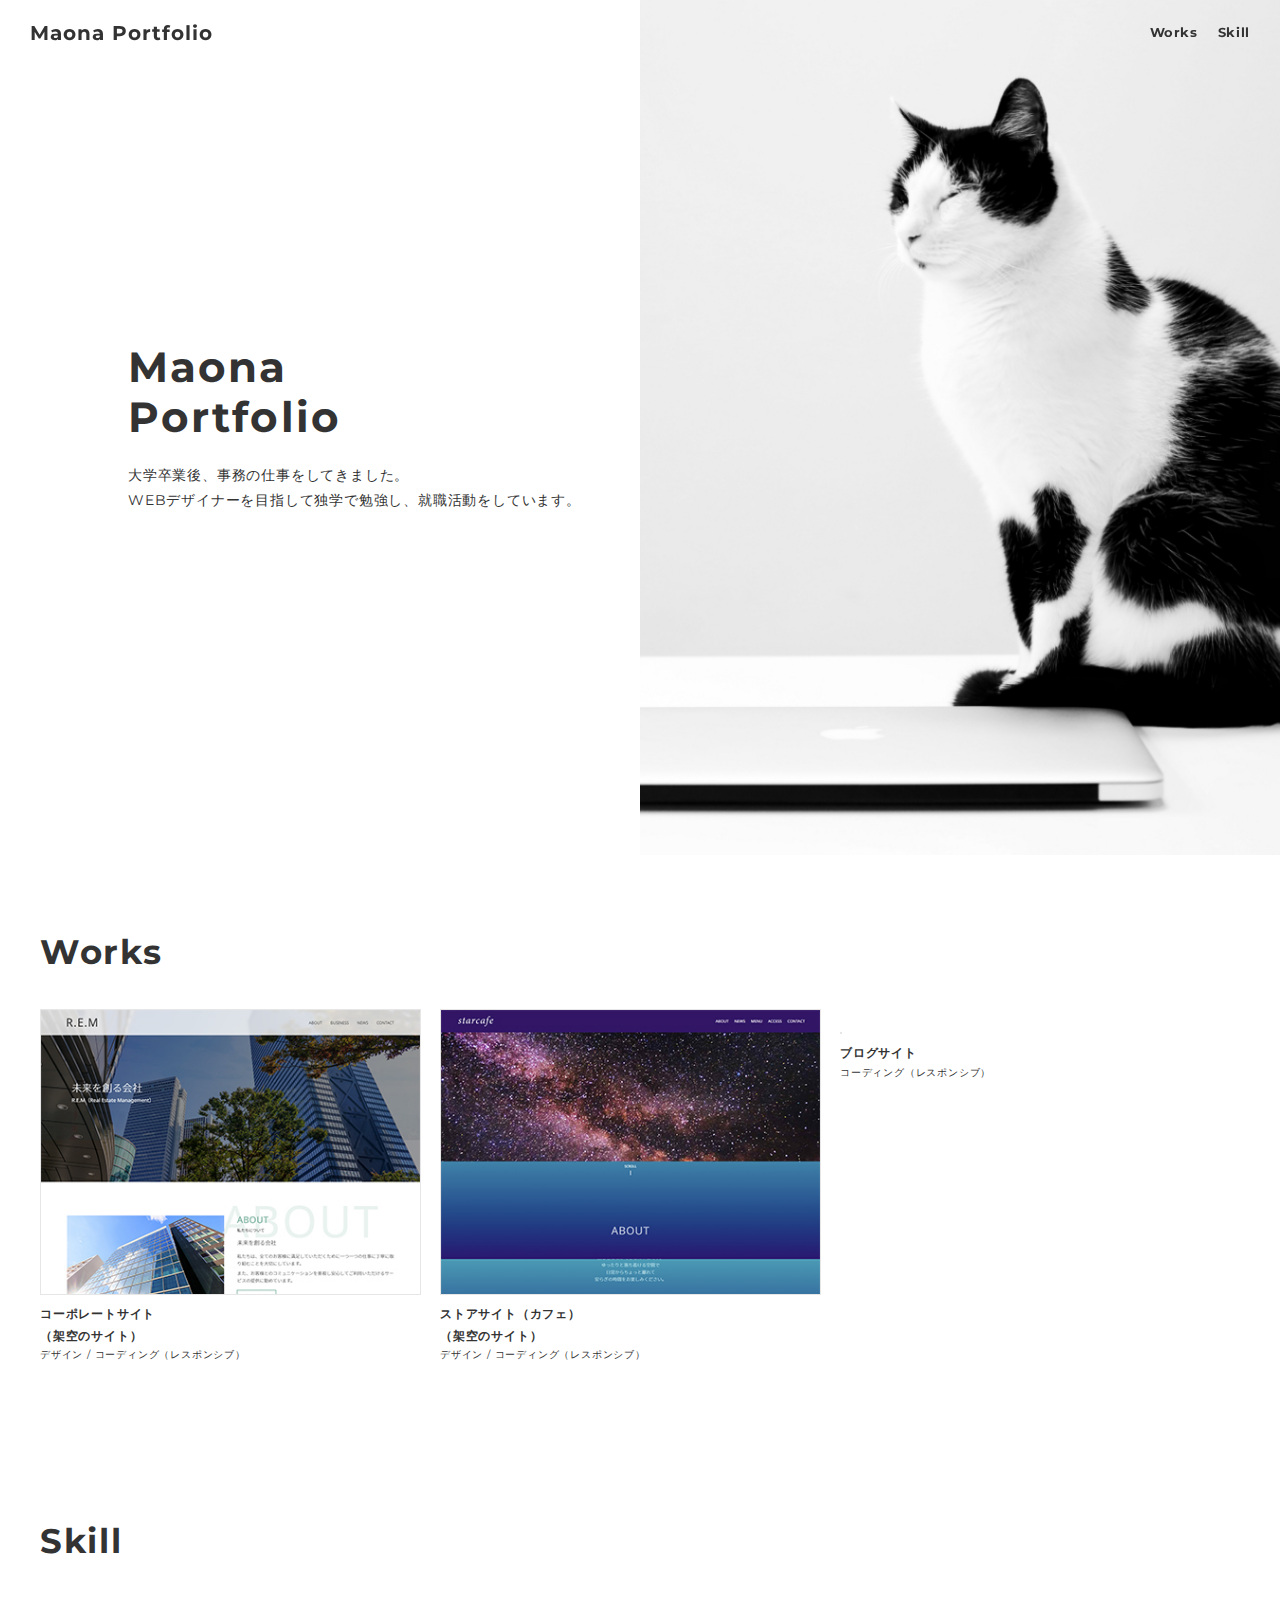
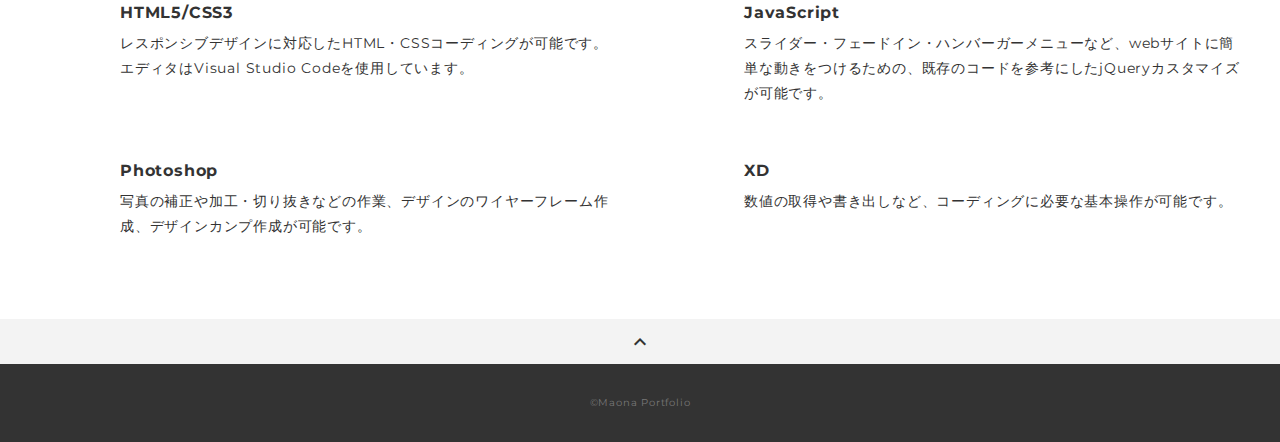
==== commit c6257e42: "Update index.html" ====
--- a/index.html
+++ b/index.html
@@ -66,7 +66,7 @@
                 コーポレートサイト<br>
                 （架空のサイト）
               </p>
-              <p class="works-info">デザイン / コーディング(レスポンシブ)</p>
+              <p class="works-info">デザイン / コーディング（レスポンシブ）</p>
             </a>
             <a class="works-item" href="works-template02.html">
               <p class="works-img"><img src="img/works-thumb02.jpg" alt="" /></p>
@@ -74,12 +74,14 @@
                 ストアサイト（カフェ）<br>
                 （架空のサイト）
               </p>
-              <p class="works-info">デザイン / コーディング(レスポンシブ)</p>
+              <p class="works-info">デザイン / コーディング（レスポンシブ）</p>
             </a>
-            <a class="works-item" href="works-template.html">
-              <p class="works-img"><img src="img/works-dummy-thumb.jpg" alt="" /></p>
-              <p class="works-name">作品名が入る</p>
-              <p class="works-info">Design</p>
+            <a class="works-item" href="works-template03.html">
+              <p class="works-img"><img src="img/works-thumb03.jpg" alt="" /></p>
+              <p class="works-name">
+                ブログサイト
+              </p>
+              <p class="works-info">コーディング（レスポンシブ）</p>
             </a>
           </div>
         </div>
@@ -92,7 +94,7 @@
           <h2 class="title">Skill</h2>
           <div class="skill-list">
             <div class="skill-item">
-              <p class="skill-img"><img src="img/icon_skill.png" alt=""></p>
+              <p class="skill-img"><img src="img/icon_html-css.png" alt=""></p>
               <div class="skill-body">
                 <h3 class="skill-name">HTML5/CSS3</h3>
                 <p class="skill-text">
@@ -101,7 +103,7 @@
               </div>
             </div>
             <div class="skill-item">
-              <p class="skill-img"><img src="img/icon_skill.png" alt=""></p>
+              <p class="skill-img"><img src="img/icon_js.png" alt=""></p>
               <div class="skill-body">
                 <h3 class="skill-name">JavaScript</h3>
                 <p class="skill-text">
@@ -110,7 +112,7 @@
               </div>
             </div>
             <div class="skill-item">
-              <p class="skill-img"><img src="img/icon_skill.png" alt=""></p>
+              <p class="skill-img"><img src="img/icon_ps.png" alt=""></p>
               <div class="skill-body">
                 <h3 class="skill-name">Photoshop</h3>
                 <p class="skill-text">
@@ -119,19 +121,11 @@
               </div>
             </div>
             <div class="skill-item">
-              <p class="skill-img"><img src="img/icon_skill.png" alt=""></p>
-              <div class="skill-body">
-                <h3 class="skill-name">illustrator</h3>
-                <p class="skill-text">
-                  基本的な機能は使用できます。現在一番勉強中のソフトです。</p>
-              </div>
-            </div>
-            <div class="skill-item">
-              <p class="skill-img"><img src="img/icon_skill.png" alt=""></p>
+              <p class="skill-img"><img src="img/icon_xd.png" alt=""></p>
               <div class="skill-body">
                 <h3 class="skill-name">XD</h3>
                 <p class="skill-text">
-                  テキストが入りますテキストが入りますテキストが入りますテキストが入りますテキストが入りますテキストが入ります。</p>
+                  数値の取得や書き出しなど、コーディングに必要な基本操作が可能です。</p>
               </div>
             </div>
           </div>
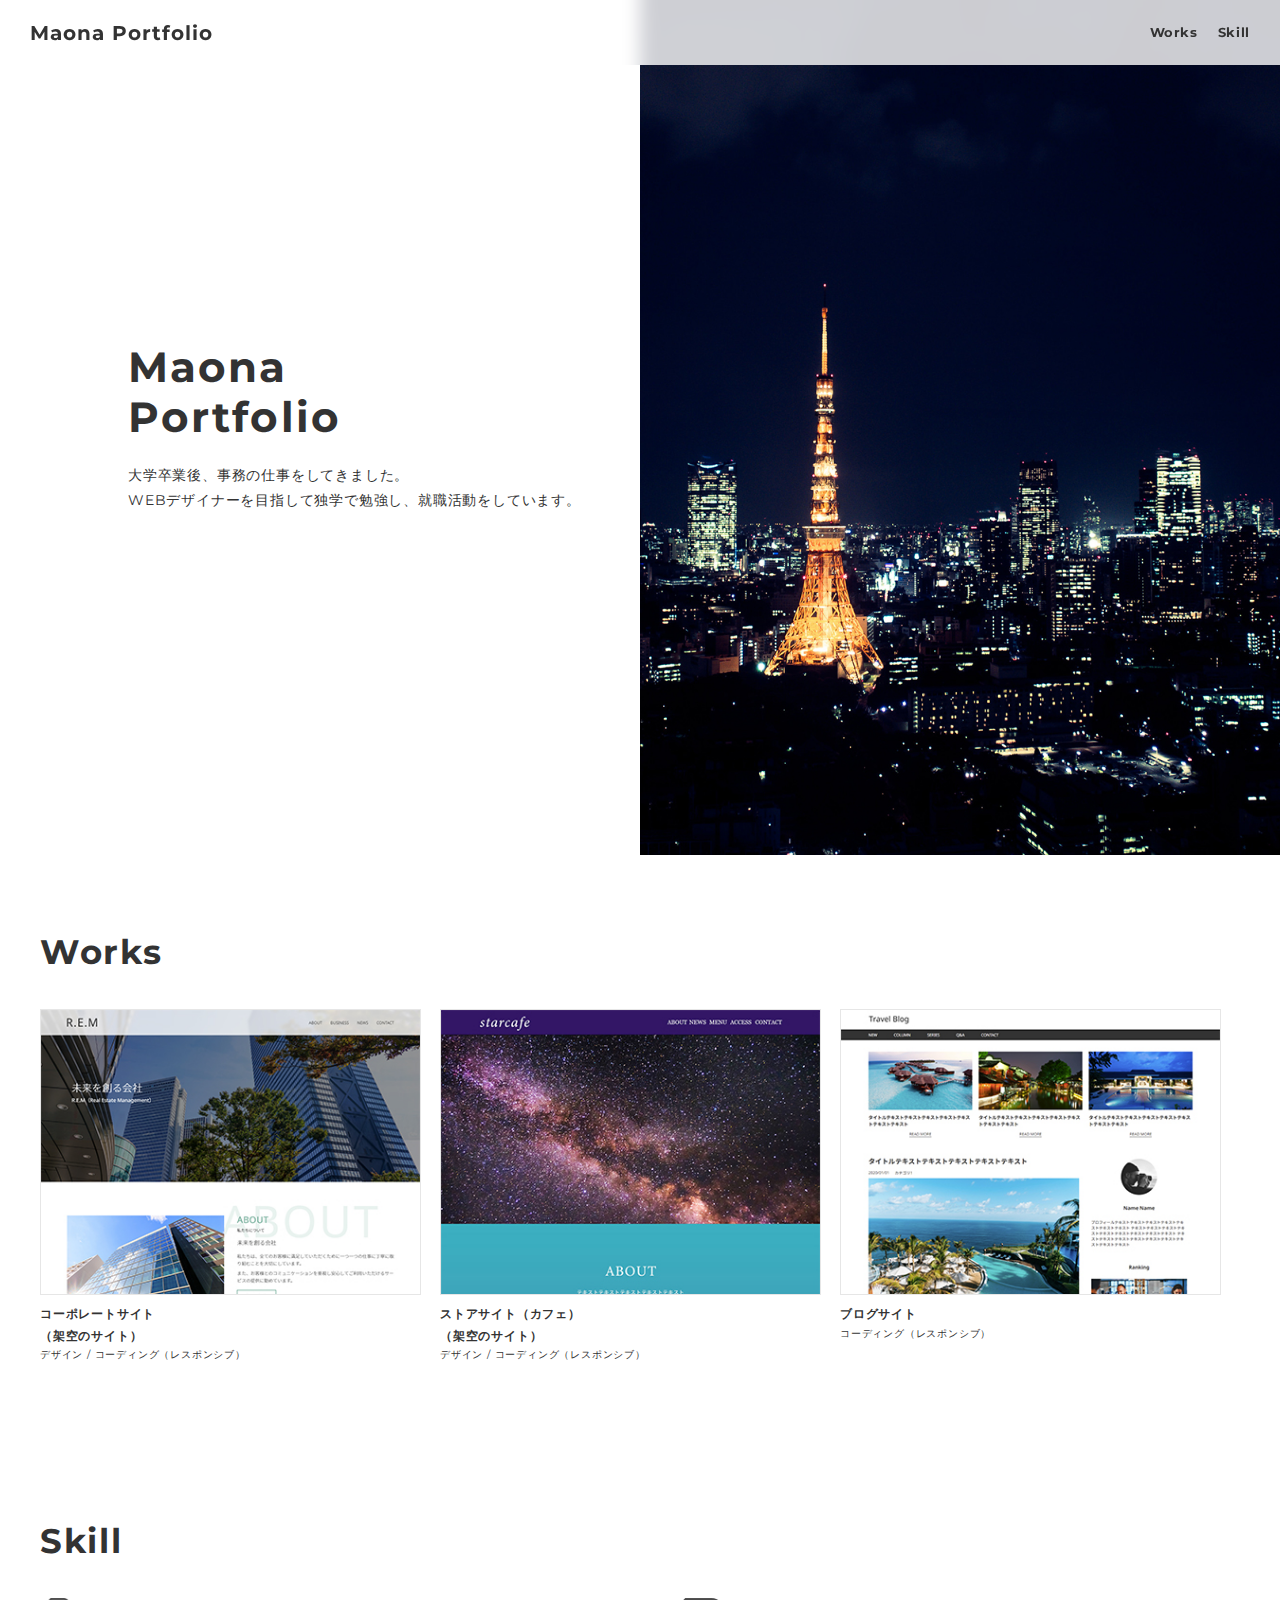
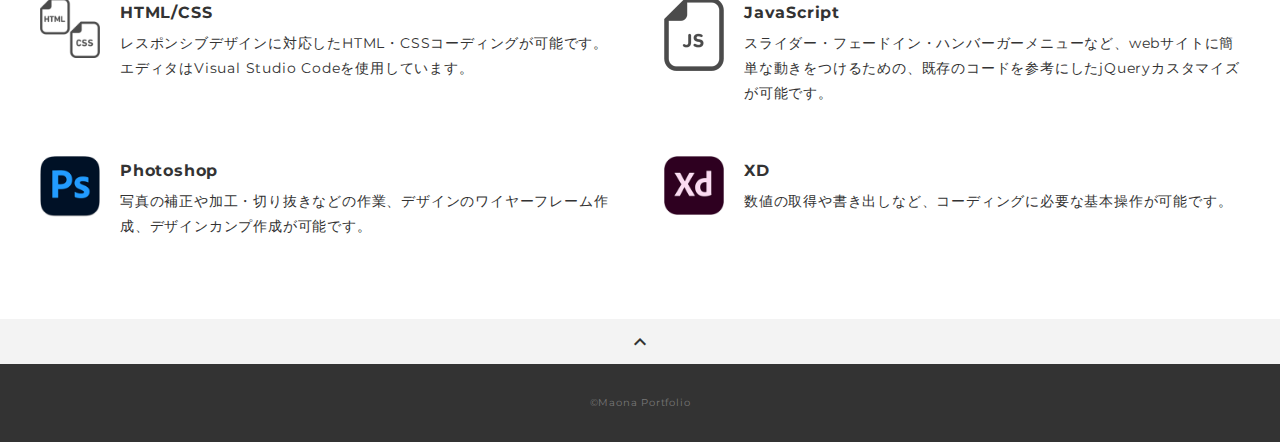
==== commit 1b4041ad: "Update index.html" ====
--- a/index.html
+++ b/index.html
@@ -96,7 +96,7 @@
             <div class="skill-item">
               <p class="skill-img"><img src="img/icon_html-css.png" alt=""></p>
               <div class="skill-body">
-                <h3 class="skill-name">HTML5/CSS3</h3>
+                <h3 class="skill-name">HTML/CSS</h3>
                 <p class="skill-text">
                   レスポンシブデザインに対応したHTML・CSSコーディングが可能です。エディタはVisual Studio Codeを使用しています。
                 </p>
--- a/style.css
+++ b/style.css
@@ -70,6 +70,8 @@
   top: 0;
   z-index: 1;
   width: 100%;
+  background-color: rgba(255, 255, 255, 0.8);
+  backdrop-filter: blur(9px);
 }
 
 .header-inner {
@@ -131,7 +133,7 @@
 .split-img {
   width: 50%;
   height: 95vh;
-  background-image: url(../img/mv.jpg);
+  background-image: url(img/mainvisual2.jpg);
   background-repeat: no-repeat;
   background-position: center center;
   background-size: cover;
@@ -360,7 +362,7 @@
     width: 100%;
     height: 67vh;
     margin-bottom: 20px;
-    background-image: url(../img/sp_mv.jpg);
+    background-image: url(img/mainvisual2.jpg);
   }
 
   .split-title {
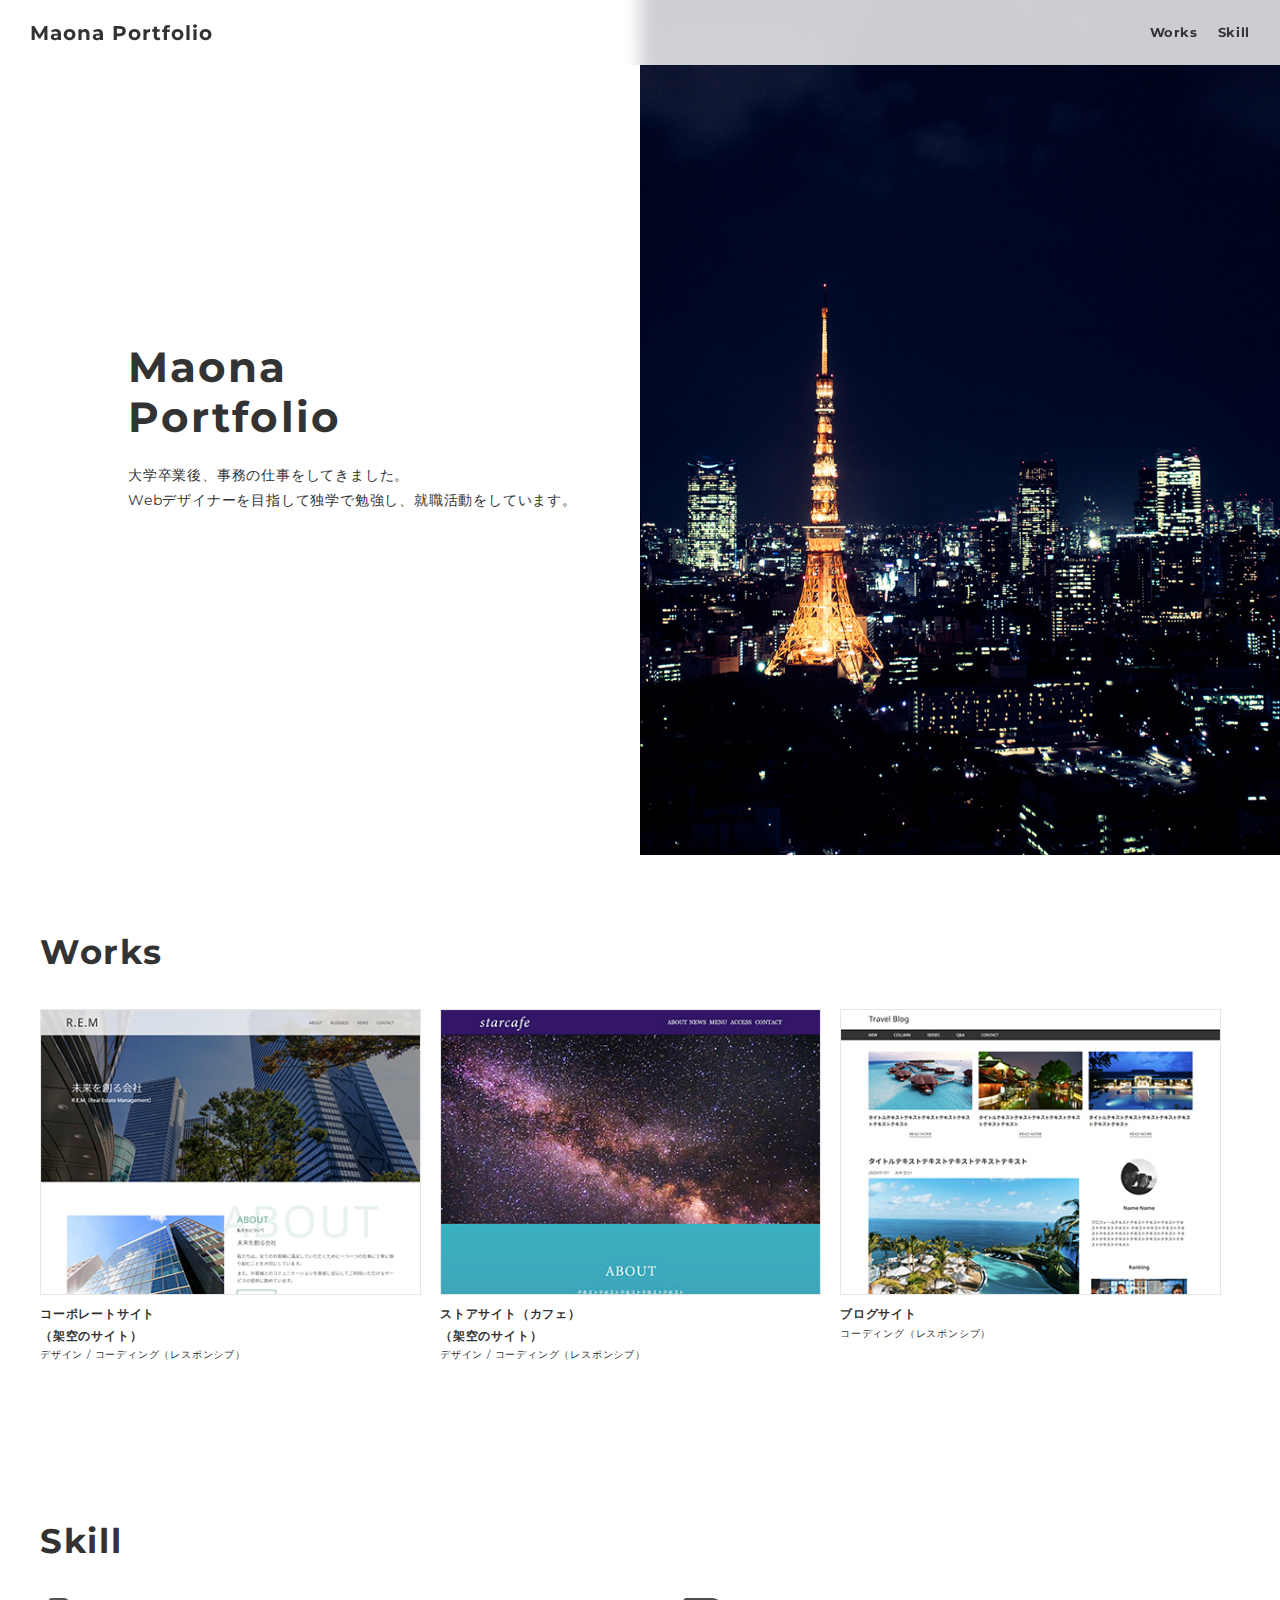
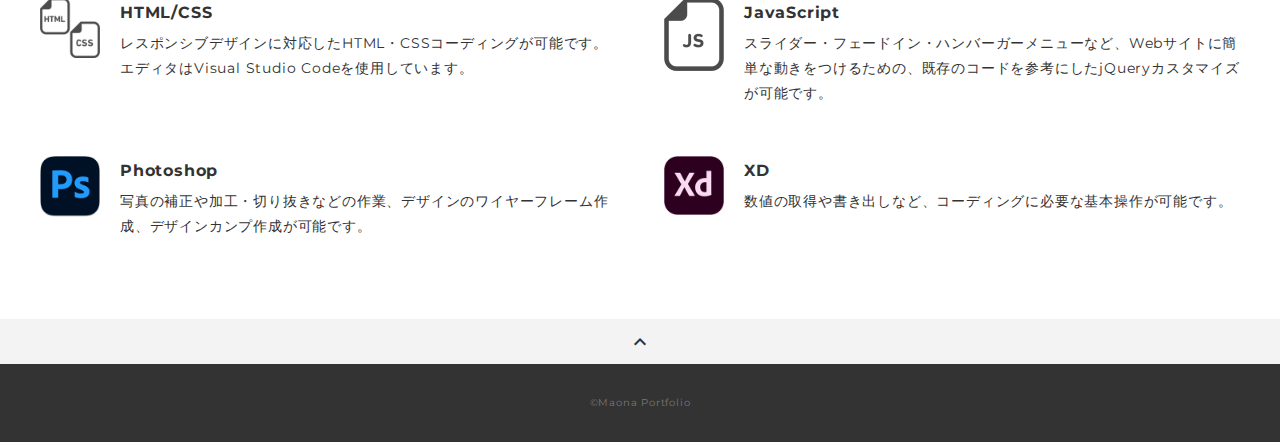
==== commit a2d978e3: "Update index.html" ====
--- a/index.html
+++ b/index.html
@@ -48,7 +48,7 @@
           <p class="split-title">Maona<br>Portfolio</p>
           <p class="split-text">
             大学卒業後、事務の仕事をしてきました。<br>
-            WEBデザイナーを目指して独学で勉強し、就職活動をしています。<br>
+            Webデザイナーを目指して独学で勉強し、就職活動をしています。<br>
           </p>
         </div>
         <div class="split-img"></div>
@@ -107,7 +107,7 @@
               <div class="skill-body">
                 <h3 class="skill-name">JavaScript</h3>
                 <p class="skill-text">
-                  スライダー・フェードイン・ハンバーガーメニューなど、webサイトに簡単な動きをつけるための、既存のコードを参考にしたjQueryカスタマイズが可能です。
+                  スライダー・フェードイン・ハンバーガーメニューなど、Webサイトに簡単な動きをつけるための、既存のコードを参考にしたjQueryカスタマイズが可能です。
                 </p>
               </div>
             </div>
